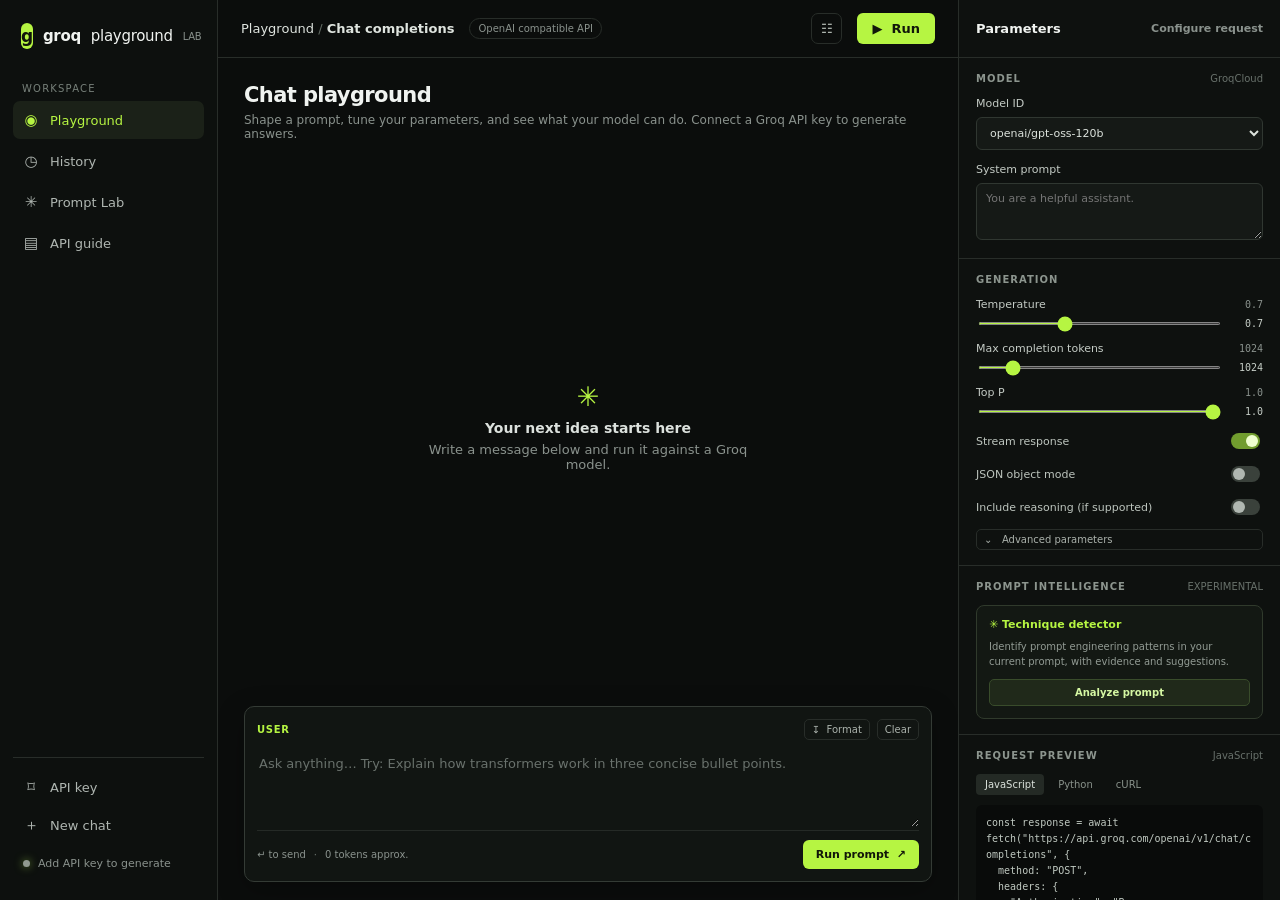
==== Groq Playground/index.html @ c52786ce "Groq Playground" ====
<!doctype html>
<html lang="en">
<head>
<meta charset="utf-8"><meta name="viewport" content="width=device-width,initial-scale=1"><meta name="theme-color" content="#0b0d0c"><title>Groq Playground — Prompt Lab</title>
<style>
:root{color-scheme:dark;--bg:#0b0d0c;--panel:#111412;--panel2:#171a18;--line:#282d29;--muted:#8a928d;--text:#f0f3f0;--green:#b6f542;--green2:#91d629;--red:#ff7777;--mono:ui-monospace,SFMono-Regular,Menlo,Monaco,Consolas,monospace;--sans:Inter,ui-sans-serif,system-ui,-apple-system,BlinkMacSystemFont,"Segoe UI",sans-serif}*{box-sizing:border-box}body{margin:0;background:var(--bg);color:var(--text);font-family:var(--sans);font-size:13px}button,input,textarea,select{font:inherit;color:inherit}button{cursor:pointer}button:focus-visible,input:focus-visible,textarea:focus-visible,select:focus-visible{outline:2px solid var(--green);outline-offset:2px}.app{min-height:100vh;display:grid;grid-template-columns:218px minmax(420px,1fr) 322px}.sidebar{height:100vh;position:sticky;top:0;border-right:1px solid var(--line);padding:18px 13px;display:flex;flex-direction:column;background:#0d100e}.brand{display:flex;align-items:center;gap:10px;padding:5px 8px 24px;font-size:15px;font-weight:700;letter-spacing:-.3px}.logo{width:26px;height:26px;border-radius:8px;background:var(--green);display:grid;place-items:center;color:#10140a;font-weight:900;font-size:17px}.brand small{font-weight:500;color:var(--muted);font-size:10px;margin-left:auto}.nav-label{color:#77807a;text-transform:uppercase;letter-spacing:1.2px;font-size:10px;padding:10px 9px 7px}.nav{display:grid;gap:3px}.nav button,.side-action{border:0;background:transparent;text-align:left;padding:10px;border-radius:7px;color:#afb6b1;display:flex;gap:11px;align-items:center}.nav button.active{color:var(--green);background:#1b2118}.nav button:hover,.side-action:hover{background:var(--panel2);color:var(--text)}.ico{width:16px;text-align:center;font-size:15px}.sidebar-spacer{flex:1}.side-bottom{border-top:1px solid var(--line);padding-top:10px}.connection{display:flex;align-items:center;gap:8px;padding:12px 10px;color:var(--muted);font-size:11px}.dot{width:7px;height:7px;background:var(--green);border-radius:50%;box-shadow:0 0 8px #b6f55588}.main{min-width:0;display:flex;flex-direction:column;height:100vh}.topbar{height:58px;border-bottom:1px solid var(--line);display:flex;align-items:center;padding:0 23px;gap:15px;flex-shrink:0}.crumb{font-size:13px;color:#dfe4df}.crumb b{font-weight:600}.pill{border:1px solid var(--line);border-radius:20px;padding:4px 8px;color:var(--muted);font-size:10px}.top-spacer{flex:1}.iconbtn{background:transparent;border:1px solid var(--line);border-radius:7px;width:31px;height:31px;color:#adb4ae}.run-top{background:var(--green);border:0;border-radius:6px;color:#12170a;padding:8px 15px;font-weight:700}.run-top:hover,.send:hover{background:#cdf87b}.workspace{flex:1;overflow:auto;padding:22px 26px 18px;display:flex;flex-direction:column;max-width:1050px;width:100%;margin:0 auto}.welcome{margin:3px 0 18px}.welcome h1{font-size:21px;letter-spacing:-.6px;margin:0 0 6px}.welcome p{margin:0;color:var(--muted);font-size:12px}.messages{flex:1;min-height:130px;display:flex;flex-direction:column;gap:18px;padding:8px 0 20px}.empty{margin:auto;text-align:center;color:var(--muted);max-width:330px}.empty .spark{font-size:27px;color:var(--green);margin-bottom:8px}.empty strong{display:block;color:#dce1dd;margin-bottom:6px;font-size:14px}.msg{display:grid;grid-template-columns:27px 1fr;gap:11px;max-width:850px}.avatar{width:25px;height:25px;display:grid;place-items:center;border-radius:7px;background:#222822;color:var(--green);font-size:11px;font-weight:700}.msg.user .avatar{background:#273127;color:#e2e8e2}.msg-head{font-size:11px;font-weight:700;margin:2px 0 6px}.msg-body{white-space:pre-wrap;line-height:1.62;color:#d5dbd6;font-size:13px;overflow-wrap:anywhere}.msg-body pre{background:#0a0c0b;border:1px solid var(--line);padding:12px;border-radius:7px;overflow:auto;font-family:var(--mono);font-size:11px}.composer{border:1px solid #343b35;background:#111512;border-radius:10px;padding:12px;box-shadow:0 8px 28px #0004}.composer:focus-within{border-color:#64794a}.compose-head{display:flex;gap:7px;align-items:center;margin-bottom:8px}.role-label{color:var(--green);font-weight:700;font-size:10px;text-transform:uppercase;letter-spacing:.7px}.small-btn{background:transparent;border:1px solid var(--line);border-radius:5px;padding:4px 7px;font-size:10px;color:#abb2ac}.small-btn:hover{color:var(--text);border-color:#59625a}.compose-head .grow{flex:1}.composer textarea{resize:vertical;min-height:79px;max-height:220px;width:100%;border:0;outline:0;background:transparent;padding:6px 2px;color:#e3e8e3;line-height:1.55;font-size:13px}.composer textarea::placeholder{color:#69716c}.compose-foot{display:flex;align-items:center;gap:8px;border-top:1px solid #252a26;padding-top:9px;color:var(--muted);font-size:10px}.send{margin-left:auto;background:var(--green);color:#111609;border:0;border-radius:6px;padding:8px 13px;font-weight:700;font-size:11px}.hint{color:#6e7771}.right{height:100vh;position:sticky;top:0;border-left:1px solid var(--line);background:#0e110f;overflow:auto}.right-head{height:58px;border-bottom:1px solid var(--line);display:flex;align-items:center;padding:0 17px;font-weight:650}.right-head .toggle{margin-left:auto;color:var(--muted);font-size:11px}.section{padding:15px 17px;border-bottom:1px solid var(--line)}.section-title{font-size:10px;font-weight:700;letter-spacing:1px;color:#8c958e;text-transform:uppercase;margin-bottom:13px;display:flex;align-items:center}.section-title span{margin-left:auto;color:#68716b;font-weight:500;letter-spacing:0;text-transform:none}.field{margin-bottom:13px}.field:last-child{margin-bottom:0}.field label{display:flex;align-items:center;justify-content:space-between;color:#c4cbc5;font-size:11px;margin-bottom:7px}.field label span{color:var(--muted);font-family:var(--mono);font-size:10px}.select,.text-input{width:100%;background:#151916;border:1px solid #303731;border-radius:6px;padding:8px 9px;font-size:11px;color:#dce2dc}.range-row{display:flex;align-items:center;gap:10px}.range-row input{width:100%;accent-color:var(--green);height:3px}.range-value{font:10px var(--mono);color:#c6cec7;min-width:30px;text-align:right}.checkrow{display:flex;align-items:center;justify-content:space-between;margin:11px 0;color:#bdc5be;font-size:11px}.switch{appearance:none;width:29px;height:16px;border-radius:20px;background:#3a413b;position:relative;cursor:pointer;transition:.15s}.switch:before{content:"";position:absolute;width:12px;height:12px;left:2px;top:2px;border-radius:50%;background:#b0b7b1;transition:.15s}.switch:checked{background:#719d2e}.switch:checked:before{left:15px;background:#efffcf}.advanced{display:none;padding-top:10px;border-top:1px solid var(--line);margin-top:12px}.advanced.open{display:block}.analyzer{background:#131813;border:1px solid #303a2c;border-radius:8px;padding:12px}.analyzer-head{display:flex;align-items:center;gap:7px;color:var(--green);font-size:11px;font-weight:700}.analyzer p{font-size:10px;line-height:1.5;color:#929b94;margin:8px 0 10px}.analyze-btn{width:100%;background:#20291a;color:#d5f7a3;border:1px solid #394c2b;border-radius:5px;padding:7px;font-size:10px;font-weight:650}.tech-results{margin-top:10px;display:none}.tech-chip{display:inline-block;background:#26351b;color:#d4f49f;border:1px solid #40552e;border-radius:12px;padding:4px 7px;margin:2px 3px 3px 0;font-size:9px}.tech-detail{font-size:10px;color:#b4bcb5;line-height:1.5;margin-top:7px}.code-head{display:flex;gap:5px;margin-bottom:10px}.tab{border:1px solid transparent;background:transparent;color:#89928b;padding:4px 8px;border-radius:4px;font-size:10px}.tab.active{background:#242a25;color:#dce3dd}.codebox{font:10px/1.6 var(--mono);color:#c0c9c1;background:#090b0a;padding:10px;border-radius:6px;white-space:pre-wrap;word-break:break-word;max-height:190px;overflow:auto}.copy{margin-top:8px;width:100%;background:transparent;color:#9ba49d;border:1px solid var(--line);border-radius:5px;padding:6px;font-size:10px}.toast{position:fixed;bottom:20px;left:50%;transform:translateX(-50%);background:#262e27;border:1px solid #465345;padding:9px 15px;border-radius:7px;font-size:11px;display:none;z-index:9}.modal-bg{position:fixed;inset:0;background:#0009;display:none;place-items:center;z-index:5}.modal{width:min(430px,calc(100vw - 32px));background:#151916;border:1px solid #343b35;border-radius:12px;padding:20px;box-shadow:0 20px 70px #0009}.modal h2{font-size:16px;margin:0 0 8px}.modal p{font-size:11px;color:var(--muted);line-height:1.55}.modal label{font-size:11px;color:#c7cec8;display:block;margin:14px 0 6px}.modal input{width:100%;background:#0e110f;border:1px solid #343b35;border-radius:6px;padding:10px;font-family:var(--mono);font-size:11px}.modal-actions{display:flex;justify-content:flex-end;gap:8px;margin-top:15px}.modal-actions button{padding:8px 12px;border-radius:6px;border:1px solid var(--line);background:#1d221e;font-size:11px}.modal-actions .primary{background:var(--green);color:#111609;border:0;font-weight:700}.footnote{color:#68716b;font-size:9px;line-height:1.5;margin-top:10px}
@media(max-width:1050px){.app{grid-template-columns:190px minmax(360px,1fr)}.right{position:fixed;right:0;top:58px;height:calc(100vh - 58px);width:310px;z-index:3;box-shadow:-12px 0 35px #0007;transform:translateX(100%);transition:transform .2s}.right.open{transform:translateX(0)}.right-head{display:none}.topbar{padding:0 16px}.workspace{padding:19px 17px}}
@media(max-width:650px){.app{display:block}.sidebar{height:51px;width:100%;position:fixed;bottom:0;top:auto;z-index:4;border-top:1px solid var(--line);border-right:0;padding:5px 9px;display:block}.brand,.nav-label,.sidebar-spacer,.side-bottom{display:none}.nav{display:flex;justify-content:space-around}.nav button{font-size:9px;display:flex;flex-direction:column;gap:2px;padding:4px 10px}.ico{font-size:15px}.main{height:calc(100vh - 51px)}.topbar{height:52px}.workspace{padding:16px 13px}.welcome h1{font-size:18px}.right{top:52px;height:calc(100vh - 103px);width:min(320px,92vw)}.right-head{display:flex}.run-top{padding:7px 10px}.pill{display:none}}
</style>
</head>
<body><div class="app">
<aside class="sidebar"><div class="brand"><span class="logo">g</span>groq<span style="font-weight:400">playground</span><small>LAB</small></div><div class="nav-label">Workspace</div><nav class="nav"><button class="active" data-view="playground"><span class="ico">◉</span>Playground</button><button data-view="history"><span class="ico">◷</span>History</button><button data-view="prompt"><span class="ico">✳</span>Prompt Lab</button><button data-view="docs"><span class="ico">▤</span>API guide</button></nav><div class="sidebar-spacer"></div><div class="side-bottom"><button class="side-action" id="keyButton"><span class="ico">⌑</span>API key</button><button class="side-action" id="clearButton"><span class="ico">＋</span>New chat</button><div class="connection"><i class="dot" id="statusDot"></i><span id="statusText">Ready to connect</span></div></div></aside>
<main class="main"><header class="topbar"><div class="crumb">Playground <span style="color:#626b64">/</span> <b>Chat completions</b></div><span class="pill">OpenAI compatible API</span><div class="top-spacer"></div><button class="iconbtn" id="paramsBtn" title="Toggle parameters">☷</button><button class="run-top" id="runTop">▶ &nbsp;Run</button></header><section class="workspace"><div class="welcome"><h1>Chat playground</h1><p>Shape a prompt, tune your parameters, and see what your model can do. <span id="connectHint">Connect a Groq API key to generate answers.</span></p></div><div class="messages" id="messages"><div class="empty"><div class="spark">✳</div><strong>Your next idea starts here</strong>Write a message below and run it against a Groq model.</div></div><div class="composer"><div class="compose-head"><span class="role-label">User</span><span class="grow"></span><button class="small-btn" id="formatBtn">↧ &nbsp;Format</button><button class="small-btn" id="clearPrompt">Clear</button></div><textarea id="prompt" placeholder="Ask anything… Try: Explain how transformers work in three concise bullet points."></textarea><div class="compose-foot"><span>↵ to send</span><span class="hint">·</span><span id="wordCount">0 tokens approx.</span><button class="send" id="sendBtn">Run prompt &nbsp;↗</button></div></div></section></main>
<aside class="right" id="rightPanel"><div class="right-head">Parameters <span class="toggle">Configure request</span></div><div class="section"><div class="section-title">Model <span>GroqCloud</span></div><div class="field"><label for="model">Model ID <span id="modelStatus"></span></label><select class="select" id="model"><option value="openai/gpt-oss-120b">openai/gpt-oss-120b</option><option value="openai/gpt-oss-20b">openai/gpt-oss-20b</option><option value="qwen/qwen3.8-27b">qwen/qwen3.8-27b</option><option value="minimaxai/minimax-m2.7">minimaxai/minimax-m2.7</option><option value="meta-models/muse-spark-open">meta-models/muse-spark-open</option><option value="custom">Enter model ID…</option></select><input class="text-input" id="customModel" placeholder="provider/model-id" style="display:none;margin-top:7px"></div><div class="field"><label for="systemPrompt">System prompt</label><textarea class="text-input" id="systemPrompt" rows="3" style="resize:vertical" placeholder="You are a helpful assistant."></textarea></div></div><div class="section"><div class="section-title">Generation</div><div class="field"><label>Temperature <span id="tempValue">0.7</span></label><div class="range-row"><input id="temperature" type="range" min="0" max="2" value="0.7" step="0.1"><span class="range-value" id="tempText">0.7</span></div></div><div class="field"><label>Max completion tokens <span id="maxValue">1024</span></label><div class="range-row"><input id="maxTokens" type="range" min="64" max="8192" value="1024" step="64"><span class="range-value" id="maxText">1024</span></div></div><div class="field"><label>Top P <span id="topValue">1.0</span></label><div class="range-row"><input id="topP" type="range" min="0" max="1" value="1" step="0.05"><span class="range-value" id="topText">1.0</span></div></div><div class="checkrow"><label for="stream">Stream response</label><input id="stream" class="switch" type="checkbox" checked></div><div class="checkrow"><label for="jsonMode">JSON object mode</label><input id="jsonMode" class="switch" type="checkbox"></div><div class="checkrow"><label for="reasoning">Include reasoning (if supported)</label><input id="reasoning" class="switch" type="checkbox"></div><button class="small-btn" id="advancedBtn" style="width:100%;text-align:left">⌄ &nbsp; Advanced parameters</button><div class="advanced" id="advanced"><div class="field"><label>Seed <span>optional</span></label><input class="text-input" id="seed" type="number" placeholder="Random"></div><div class="field"><label>Stop sequence <span>optional</span></label><input class="text-input" id="stop" placeholder="e.g. END (comma separated)"></div><div class="field"><label>Frequency penalty <span id="freqText">0</span></label><div class="range-row"><input id="frequency" type="range" min="-2" max="2" value="0" step="0.1"><span class="range-value" id="freqOut">0</span></div></div><div class="field"><label>Presence penalty <span id="presText">0</span></label><div class="range-row"><input id="presence" type="range" min="-2" max="2" value="0" step="0.1"><span class="range-value" id="presOut">0</span></div></div></div></div>
<div class="section"><div class="section-title">Prompt intelligence <span>EXPERIMENTAL</span></div><div class="analyzer"><div class="analyzer-head">✳ Technique detector</div><p>Identify prompt engineering patterns in your current prompt, with evidence and suggestions.</p><button class="analyze-btn" id="analyzeBtn">Analyze prompt</button><div class="tech-results" id="techResults"></div></div></div>
<div class="section"><div class="section-title">Request preview <span>JavaScript</span></div><div class="code-head"><button class="tab active" data-code="js">JavaScript</button><button class="tab" data-code="python">Python</button><button class="tab" data-code="curl">cURL</button></div><pre class="codebox" id="codeBox"></pre><button class="copy" id="copyCode">▢ &nbsp;Copy code</button><div class="footnote">Your API key is sent directly from this browser to Groq and stored only in this browser’s local storage. Avoid deploying a shared key in a public app.</div></div>
</aside></div><div class="modal-bg" id="keyModal"><div class="modal"><h2>Connect to Groq</h2><p>Enter a Groq API key to run completions. It is stored in this browser only and sent directly to <code>api.groq.com</code>.</p><label for="apiKey">Groq API key</label><input id="apiKey" type="password" placeholder="gsk_…" autocomplete="off"><div class="footnote">Create a key from the GroqCloud console. Do not use this static page with a shared production key.</div><div class="modal-actions"><button id="cancelKey">Cancel</button><button class="primary" id="saveKey">Save key</button></div></div></div><div class="toast" id="toast"></div>
<script>
(()=>{'use strict';const $=s=>document.querySelector(s),$$=s=>[...document.querySelectorAll(s)];const messages=$('#messages'),promptBox=$('#prompt');let history=[],busy=false,codeLang='js';const key=()=>localStorage.getItem('groq_playground_key')||'';function toast(t){const x=$('#toast');x.textContent=t;x.style.display='block';clearTimeout(toast.timer);toast.timer=setTimeout(()=>x.style.display='none',2400)}function model(){return $('#model').value==='custom'?$('#customModel').value.trim():$('#model').value}function promptText(){return promptBox.value.trim()}function approximateTokens(s){return Math.ceil((s||'').trim().split(/\s+/).filter(Boolean).length*1.33)}function params(){let p={model:model(),temperature:+$('#temperature').value,top_p:+$('#topP').value,max_completion_tokens:+$('#maxTokens').value,stream:$('#stream').checked};if($('#jsonMode').checked)p.response_format={type:'json_object'};if($('#seed').value!=='')p.seed=+$('#seed').value;if($('#stop').value.trim())p.stop=$('#stop').value.split(',').map(s=>s.trim()).filter(Boolean);p.frequency_penalty=+$('#frequency').value;p.presence_penalty=+$('#presence').value;if($('#reasoning').checked)p.include_reasoning=true;return p}function messagesForRequest(){const all=[];const sys=$('#systemPrompt').value.trim();if(sys)all.push({role:'system',content:sys});return all.concat(history)}function refreshCode(){let p=params(),ms=messagesForRequest();if(promptText())ms.push({role:'user',content:promptText()});let out;if(codeLang==='js'){out=`const response = await fetch("https://api.groq.com/openai/v1/chat/completions", {\n  method: "POST",\n  headers: {\n    "Authorization": "Bearer ${key()?'YOUR_GROQ_API_KEY':'YOUR_GROQ_API_KEY'}",\n    "Content-Type": "application/json"\n  },\n  body: JSON.stringify(${JSON.stringify({...p,messages:ms},null,2).split('\n').map((s,i)=>i?'  '+s:s).join('\n')})\n});\nconst data = await response.json();\nconsole.log(data.choices[0].message.content);` }else if(codeLang==='python'){out=`from groq import Groq\n\nclient = Groq(api_key="YOUR_GROQ_API_KEY")\ncompletion = client.chat.completions.create(\n    ${JSON.stringify({...p,messages:ms},null,4).replace(/^/gm,'    ').trim()}\n)\nprint(completion.choices[0].message.content)`}else{out=`curl https://api.groq.com/openai/v1/chat/completions \\\n  -H "Authorization: Bearer YOUR_GROQ_API_KEY" \\\n  -H "Content-Type: application/json" \\\n  -d '${JSON.stringify({...p,messages:ms})}'`}$('#codeBox').textContent=out}function addMessage(role,content){if(messages.querySelector('.empty'))messages.innerHTML='';const node=document.createElement('div');node.className='msg '+(role==='user'?'user':'assistant');const avatar=document.createElement('div');avatar.className='avatar';avatar.textContent=role==='user'?'Y':'g';const wrap=document.createElement('div'),head=document.createElement('div'),body=document.createElement('div');head.className='msg-head';head.textContent=role==='user'?'You':model();body.className='msg-body';body.textContent=content;wrap.append(head,body);node.append(avatar,wrap);messages.append(node);messages.scrollTop=messages.scrollHeight;return body}function errorMessage(err){if(messages.querySelector('.empty'))messages.innerHTML='';const body=addMessage('assistant','');body.textContent='Request failed: '+err;body.style.color='var(--red)'}async function run(){if(busy)return;const text=promptText();if(!text){toast('Write a prompt first');promptBox.focus();return}if(!key()){$('#keyModal').style.display='grid';$('#apiKey').focus();return}if(!model()){toast('Enter a model ID');return}busy=true;$('#sendBtn').textContent='Running…';$('#runTop').textContent='◌  Running';history.push({role:'user',content:text});addMessage('user',text);promptBox.value='';updateCount();refreshCode();const assistantNode=addMessage('assistant','');let full='';try{const req={...params(),messages:messagesForRequest()};const res=await fetch('https://api.groq.com/openai/v1/chat/completions',{method:'POST',headers:{'Content-Type':'application/json','Authorization':'Bearer '+key()},body:JSON.stringify(req)});if(!res.ok){const e=await res.json().catch(()=>({}));throw new Error(e.error?.message||`${res.status} ${res.statusText}`)}if(req.stream){const reader=res.body.getReader(),decoder=new TextDecoder();let buffer='';while(true){const {value,done}=await reader.read();if(done)break;buffer+=decoder.decode(value,{stream:true});const lines=buffer.split('\n');buffer=lines.pop()||'';for(const line of lines){if(!line.startsWith('data:'))continue;const dat=line.slice(5).trim();if(dat==='[DONE]')continue;try{const j=JSON.parse(dat),delta=j.choices?.[0]?.delta?.content;if(delta){full+=delta;assistantNode.textContent=full;messages.scrollTop=messages.scrollHeight}}catch{}}}}else{const data=await res.json();full=data.choices?.[0]?.message?.content||'';assistantNode.textContent=full}history.push({role:'assistant',content:full});saveHistory();$('#statusText').textContent='Connected';$('#statusDot').style.background='var(--green)'}catch(e){history.pop();errorMessage(e.message);if(/401|invalid api key/i.test(e.message)){$('#statusText').textContent='Check API key';$('#statusDot').style.background='var(--red)'}}finally{busy=false;$('#sendBtn').textContent='Run prompt  ↗';$('#runTop').textContent='▶  Run';refreshCode()}}function updateCount(){$('#wordCount').textContent=approximateTokens(promptText())+' tokens approx.';refreshCode()}function saveHistory(){localStorage.setItem('groq_playground_history',JSON.stringify(history.slice(-40)))}function loadHistory(){try{history=JSON.parse(localStorage.getItem('groq_playground_history')||'[]');if(history.length){messages.innerHTML='';for(const m of history)addMessage(m.role,m.content)}}catch{history=[]}}function analyze(){const t=promptText()||history.filter(m=>m.role==='user').slice(-1)[0]?.content||'';if(!t){toast('Add a prompt to analyze');return}const checks=[['Role prompting',/\b(you are|act as|pretend to be|as a[n]? .{2,30})\b/i.test(t),'Assigns the model a role or identity.'],['Few-shot prompting',/(example\s*\d*\s*:|examples?:|input\s*:.*output\s*:|for example)/is.test(t),'Provides examples to show the expected pattern.'],['Chain of thought',/(step[- ]by[- ]step|think (through|carefully)|reason(ing)? step|show your (work|reasoning)|work through)/i.test(t),'Requests intermediate reasoning or a sequential solution.'],['Structured output',/(json|xml|yaml|schema|table|bullet points|numbered list|format( the)? (response|answer))/i.test(t),'Constrains the response format or structure.'],['Delimiters / context separation',/(```|<\/?(context|document|text|input|instructions)|---|###|"""|'''|<\|)/i.test(t),'Uses markers to separate instructions from supplied content.'],['Constraint prompting',/(must|only|never|do not|don't|under \d+|at most|no more than|exactly \d+)/i.test(t),'Adds explicit constraints, limits, or exclusions.'],['Context grounding',/(based on (the following|this|provided)|use only|according to|source material|context:)/i.test(t),'Grounds the answer in supplied context or sources.'],['Task decomposition',/(first.{0,50}(then|next)|steps?:|part 1|phase 1|separately)/is.test(t),'Breaks the task into stages or sub-tasks.']];const found=checks.filter(c=>c[1]);const box=$('#techResults');box.style.display='block';if(!found.length){box.innerHTML='<div class="tech-detail">No strong pattern detected. Try stating a role, adding examples, setting an output format, or defining constraints.</div>';return}box.innerHTML=found.map(c=>`<span class="tech-chip">${c[0]}</span>`).join('')+found.map(c=>`<div class="tech-detail"><b>${c[0]}:</b> ${c[2]}</div>`).join('')+'<div class="footnote">Heuristic match based on wording; prompts can use multiple techniques.</div>'}function showKey(){const inp=$('#apiKey');inp.value=key();$('#keyModal').style.display='grid';inp.focus()}$('#saveKey').onclick=async()=>{const k=$('#apiKey').value.trim();if(k)localStorage.setItem('groq_playground_key',k);$('#keyModal').style.display='none';$('#statusText').textContent=k?'Key saved · ready':'Add API key to generate';$('#statusDot').style.background=k?'var(--green)':'#909990';$('#connectHint').textContent=k?'Connected to Groq.':'Connect a Groq API key to generate answers.';refreshCode();toast(k?'API key saved in this browser':'API key removed');if(k){await loadModels();if(promptText())run()}};$('#cancelKey').onclick=()=>$('#keyModal').style.display='none';$('#keyModal').addEventListener('click',e=>{if(e.target===$('#keyModal'))$('#keyModal').style.display='none'});$('#keyButton').onclick=showKey;$('#sendBtn').onclick=run;$('#runTop').onclick=run;promptBox.addEventListener('input',updateCount);promptBox.addEventListener('keydown',e=>{if(e.key==='Enter'&&!e.shiftKey){e.preventDefault();run()}});$('#clearPrompt').onclick=()=>{promptBox.value='';updateCount();promptBox.focus()};$('#clearButton').onclick=()=>{history=[];localStorage.removeItem('groq_playground_history');messages.innerHTML='<div class="empty"><div class="spark">✳</div><strong>Your next idea starts here</strong>Write a message below and run it against a Groq model.</div>';promptBox.value='';updateCount()};$('#analyzeBtn').onclick=analyze;$('#advancedBtn').onclick=()=>{$('#advanced').classList.toggle('open');$('#advancedBtn').textContent=$('#advanced').classList.contains('open')?'⌃  Advanced parameters':'⌄  Advanced parameters'};$('#paramsBtn').onclick=()=>$('#rightPanel').classList.toggle('open');$('#model').onchange=()=>{$('#customModel').style.display=$('#model').value==='custom'?'block':'none';refreshCode()};$('#customModel').oninput=refreshCode;[['temperature','tempText'],['maxTokens','maxText'],['topP','topText'],['frequency','freqOut'],['presence','presOut']].forEach(([id,out])=>{$('#'+id).oninput=()=>{let v=$('#'+id).value;if(id==='topP')v=(+v).toFixed(2).replace(/0+$/,'').replace(/\.$/,'');$('#'+out).textContent=v;if(id==='temperature')$('#tempValue').textContent=v;if(id==='maxTokens')$('#maxValue').textContent=v;if(id==='topP')$('#topValue').textContent=(+v).toFixed(1);refreshCode()}});$$('#systemPrompt,#seed,#stop,#jsonMode,#stream,#reasoning').forEach(e=>e.addEventListener('input',refreshCode));$$('.tab').forEach(t=>t.onclick=()=>{$$('.tab').forEach(x=>x.classList.remove('active'));t.classList.add('active');codeLang=t.dataset.code;refreshCode()});$('#copyCode').onclick=async()=>{try{await navigator.clipboard.writeText($('#codeBox').textContent);toast('Code copied')}catch{toast('Clipboard unavailable')}};$('#formatBtn').onclick=()=>{const s=promptText();if(!s)return;promptBox.value=s.replace(/[ \t]+$/gm,'').replace(/\n{3,}/g,'\n\n');updateCount();toast('Prompt formatted')};$$('.nav button').forEach(b=>b.onclick=()=>{if(b.dataset.view==='history'){const h=JSON.parse(localStorage.getItem('groq_playground_history')||'[]');if(!h.length){toast('No saved conversation yet');return}messages.innerHTML='';h.forEach(m=>addMessage(m.role,m.content));history=h;toast('Conversation history loaded')}else if(b.dataset.view==='prompt'){document.querySelector('.analyzer').scrollIntoView({behavior:'smooth',block:'center'});promptBox.focus()}else if(b.dataset.view==='docs'){window.open('https://console.groq.com/docs/api-reference','_blank','noopener')}else window.scrollTo(0,0);$$('.nav button').forEach(x=>x.classList.remove('active'));b.classList.add('active')});
// Models are loaded dynamically so the picker stays aligned with the account's current Groq catalog.
async function loadModels(){if(!key())return;try{const r=await fetch('https://api.groq.com/openai/v1/models',{headers:{Authorization:'Bearer '+key()}});if(!r.ok)return;const data=await r.json(),list=(data.data||[]).filter(x=>x.id&&!/whisper|guard|embed|playai|canopy|orpheus|tts/i.test(x.id));if(!list.length)return;const sel=$('#model'),old=sel.value;sel.innerHTML='';list.forEach(m=>{const o=document.createElement('option');o.value=m.id;o.textContent=m.id;sel.append(o)});const custom=document.createElement('option');custom.value='custom';custom.textContent='Enter model ID…';sel.append(custom);if([...sel.options].some(o=>o.value===old))sel.value=old;$('#modelStatus').textContent=`${list.length} available`;refreshCode()}catch{}}
loadHistory();$('#statusText').textContent=key()?'Key saved · ready':'Add API key to generate';$('#statusDot').style.background=key()?'var(--green)':'#909990';$('#connectHint').textContent=key()?'Connected to Groq.':'Connect a Groq API key to generate answers.';refreshCode();loadModels();
})();
</script></body></html>
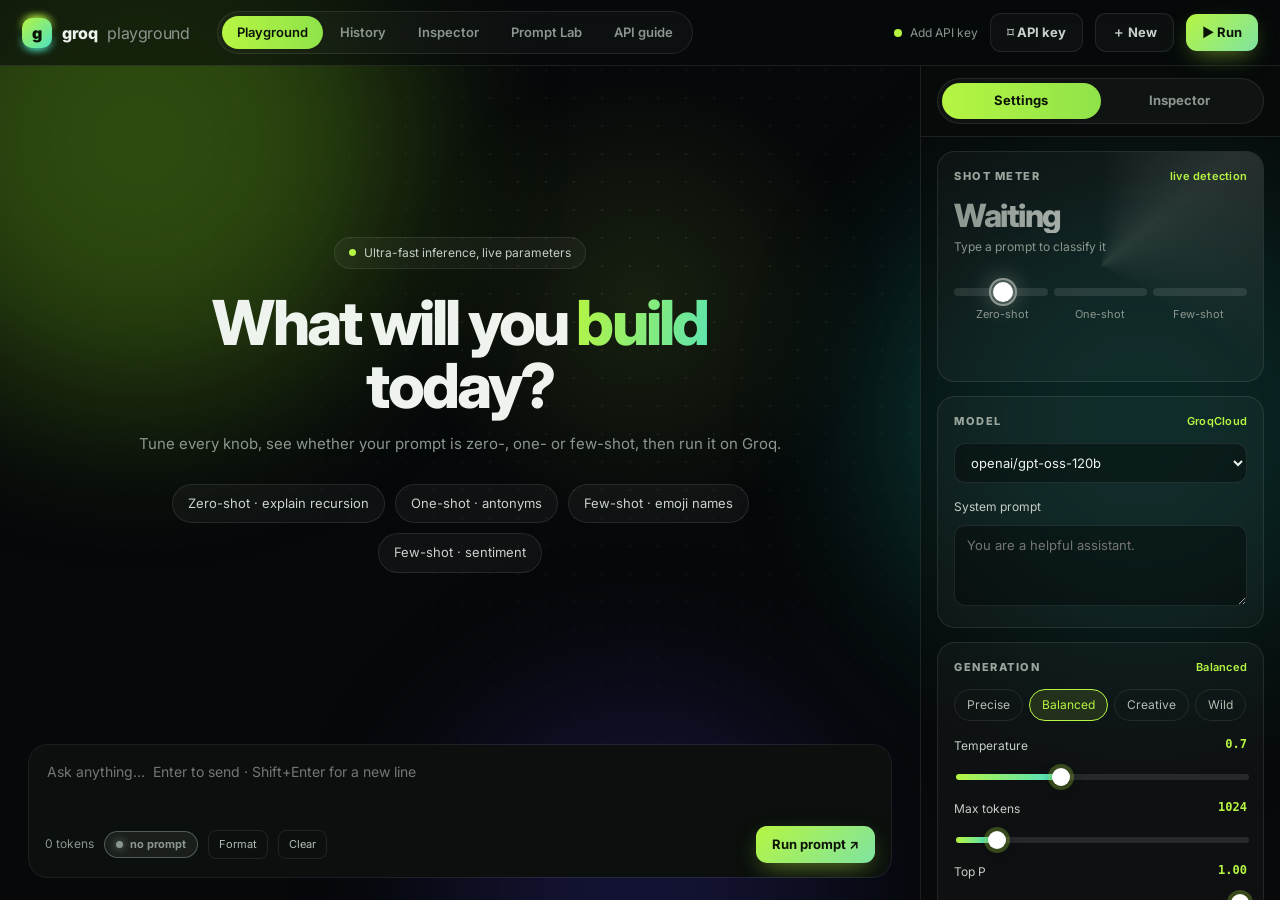
==== commit 189e0e1e: "Updating GroqPlayground" ====
--- a/Groq Playground/index.html
+++ b/Groq Playground/index.html
@@ -1,24 +1,395 @@
 <!doctype html>
 <html lang="en">
 <head>
-<meta charset="utf-8"><meta name="viewport" content="width=device-width,initial-scale=1"><meta name="theme-color" content="#0b0d0c"><title>Groq Playground — Prompt Lab</title>
+<meta charset="utf-8"><meta name="viewport" content="width=device-width,initial-scale=1"><meta name="theme-color" content="#06080a">
+<title>Groq Playground — Inspector</title>
+<link href="https://fonts.googleapis.com/css2?family=Inter:wght@400;500;600;700;800&display=swap" rel="stylesheet">
 <style>
-:root{color-scheme:dark;--bg:#0b0d0c;--panel:#111412;--panel2:#171a18;--line:#282d29;--muted:#8a928d;--text:#f0f3f0;--green:#b6f542;--green2:#91d629;--red:#ff7777;--mono:ui-monospace,SFMono-Regular,Menlo,Monaco,Consolas,monospace;--sans:Inter,ui-sans-serif,system-ui,-apple-system,BlinkMacSystemFont,"Segoe UI",sans-serif}*{box-sizing:border-box}body{margin:0;background:var(--bg);color:var(--text);font-family:var(--sans);font-size:13px}button,input,textarea,select{font:inherit;color:inherit}button{cursor:pointer}button:focus-visible,input:focus-visible,textarea:focus-visible,select:focus-visible{outline:2px solid var(--green);outline-offset:2px}.app{min-height:100vh;display:grid;grid-template-columns:218px minmax(420px,1fr) 322px}.sidebar{height:100vh;position:sticky;top:0;border-right:1px solid var(--line);padding:18px 13px;display:flex;flex-direction:column;background:#0d100e}.brand{display:flex;align-items:center;gap:10px;padding:5px 8px 24px;font-size:15px;font-weight:700;letter-spacing:-.3px}.logo{width:26px;height:26px;border-radius:8px;background:var(--green);display:grid;place-items:center;color:#10140a;font-weight:900;font-size:17px}.brand small{font-weight:500;color:var(--muted);font-size:10px;margin-left:auto}.nav-label{color:#77807a;text-transform:uppercase;letter-spacing:1.2px;font-size:10px;padding:10px 9px 7px}.nav{display:grid;gap:3px}.nav button,.side-action{border:0;background:transparent;text-align:left;padding:10px;border-radius:7px;color:#afb6b1;display:flex;gap:11px;align-items:center}.nav button.active{color:var(--green);background:#1b2118}.nav button:hover,.side-action:hover{background:var(--panel2);color:var(--text)}.ico{width:16px;text-align:center;font-size:15px}.sidebar-spacer{flex:1}.side-bottom{border-top:1px solid var(--line);padding-top:10px}.connection{display:flex;align-items:center;gap:8px;padding:12px 10px;color:var(--muted);font-size:11px}.dot{width:7px;height:7px;background:var(--green);border-radius:50%;box-shadow:0 0 8px #b6f55588}.main{min-width:0;display:flex;flex-direction:column;height:100vh}.topbar{height:58px;border-bottom:1px solid var(--line);display:flex;align-items:center;padding:0 23px;gap:15px;flex-shrink:0}.crumb{font-size:13px;color:#dfe4df}.crumb b{font-weight:600}.pill{border:1px solid var(--line);border-radius:20px;padding:4px 8px;color:var(--muted);font-size:10px}.top-spacer{flex:1}.iconbtn{background:transparent;border:1px solid var(--line);border-radius:7px;width:31px;height:31px;color:#adb4ae}.run-top{background:var(--green);border:0;border-radius:6px;color:#12170a;padding:8px 15px;font-weight:700}.run-top:hover,.send:hover{background:#cdf87b}.workspace{flex:1;overflow:auto;padding:22px 26px 18px;display:flex;flex-direction:column;max-width:1050px;width:100%;margin:0 auto}.welcome{margin:3px 0 18px}.welcome h1{font-size:21px;letter-spacing:-.6px;margin:0 0 6px}.welcome p{margin:0;color:var(--muted);font-size:12px}.messages{flex:1;min-height:130px;display:flex;flex-direction:column;gap:18px;padding:8px 0 20px}.empty{margin:auto;text-align:center;color:var(--muted);max-width:330px}.empty .spark{font-size:27px;color:var(--green);margin-bottom:8px}.empty strong{display:block;color:#dce1dd;margin-bottom:6px;font-size:14px}.msg{display:grid;grid-template-columns:27px 1fr;gap:11px;max-width:850px}.avatar{width:25px;height:25px;display:grid;place-items:center;border-radius:7px;background:#222822;color:var(--green);font-size:11px;font-weight:700}.msg.user .avatar{background:#273127;color:#e2e8e2}.msg-head{font-size:11px;font-weight:700;margin:2px 0 6px}.msg-body{white-space:pre-wrap;line-height:1.62;color:#d5dbd6;font-size:13px;overflow-wrap:anywhere}.msg-body pre{background:#0a0c0b;border:1px solid var(--line);padding:12px;border-radius:7px;overflow:auto;font-family:var(--mono);font-size:11px}.composer{border:1px solid #343b35;background:#111512;border-radius:10px;padding:12px;box-shadow:0 8px 28px #0004}.composer:focus-within{border-color:#64794a}.compose-head{display:flex;gap:7px;align-items:center;margin-bottom:8px}.role-label{color:var(--green);font-weight:700;font-size:10px;text-transform:uppercase;letter-spacing:.7px}.small-btn{background:transparent;border:1px solid var(--line);border-radius:5px;padding:4px 7px;font-size:10px;color:#abb2ac}.small-btn:hover{color:var(--text);border-color:#59625a}.compose-head .grow{flex:1}.composer textarea{resize:vertical;min-height:79px;max-height:220px;width:100%;border:0;outline:0;background:transparent;padding:6px 2px;color:#e3e8e3;line-height:1.55;font-size:13px}.composer textarea::placeholder{color:#69716c}.compose-foot{display:flex;align-items:center;gap:8px;border-top:1px solid #252a26;padding-top:9px;color:var(--muted);font-size:10px}.send{margin-left:auto;background:var(--green);color:#111609;border:0;border-radius:6px;padding:8px 13px;font-weight:700;font-size:11px}.hint{color:#6e7771}.right{height:100vh;position:sticky;top:0;border-left:1px solid var(--line);background:#0e110f;overflow:auto}.right-head{height:58px;border-bottom:1px solid var(--line);display:flex;align-items:center;padding:0 17px;font-weight:650}.right-head .toggle{margin-left:auto;color:var(--muted);font-size:11px}.section{padding:15px 17px;border-bottom:1px solid var(--line)}.section-title{font-size:10px;font-weight:700;letter-spacing:1px;color:#8c958e;text-transform:uppercase;margin-bottom:13px;display:flex;align-items:center}.section-title span{margin-left:auto;color:#68716b;font-weight:500;letter-spacing:0;text-transform:none}.field{margin-bottom:13px}.field:last-child{margin-bottom:0}.field label{display:flex;align-items:center;justify-content:space-between;color:#c4cbc5;font-size:11px;margin-bottom:7px}.field label span{color:var(--muted);font-family:var(--mono);font-size:10px}.select,.text-input{width:100%;background:#151916;border:1px solid #303731;border-radius:6px;padding:8px 9px;font-size:11px;color:#dce2dc}.range-row{display:flex;align-items:center;gap:10px}.range-row input{width:100%;accent-color:var(--green);height:3px}.range-value{font:10px var(--mono);color:#c6cec7;min-width:30px;text-align:right}.checkrow{display:flex;align-items:center;justify-content:space-between;margin:11px 0;color:#bdc5be;font-size:11px}.switch{appearance:none;width:29px;height:16px;border-radius:20px;background:#3a413b;position:relative;cursor:pointer;transition:.15s}.switch:before{content:"";position:absolute;width:12px;height:12px;left:2px;top:2px;border-radius:50%;background:#b0b7b1;transition:.15s}.switch:checked{background:#719d2e}.switch:checked:before{left:15px;background:#efffcf}.advanced{display:none;padding-top:10px;border-top:1px solid var(--line);margin-top:12px}.advanced.open{display:block}.analyzer{background:#131813;border:1px solid #303a2c;border-radius:8px;padding:12px}.analyzer-head{display:flex;align-items:center;gap:7px;color:var(--green);font-size:11px;font-weight:700}.analyzer p{font-size:10px;line-height:1.5;color:#929b94;margin:8px 0 10px}.analyze-btn{width:100%;background:#20291a;color:#d5f7a3;border:1px solid #394c2b;border-radius:5px;padding:7px;font-size:10px;font-weight:650}.tech-results{margin-top:10px;display:none}.tech-chip{display:inline-block;background:#26351b;color:#d4f49f;border:1px solid #40552e;border-radius:12px;padding:4px 7px;margin:2px 3px 3px 0;font-size:9px}.tech-detail{font-size:10px;color:#b4bcb5;line-height:1.5;margin-top:7px}.code-head{display:flex;gap:5px;margin-bottom:10px}.tab{border:1px solid transparent;background:transparent;color:#89928b;padding:4px 8px;border-radius:4px;font-size:10px}.tab.active{background:#242a25;color:#dce3dd}.codebox{font:10px/1.6 var(--mono);color:#c0c9c1;background:#090b0a;padding:10px;border-radius:6px;white-space:pre-wrap;word-break:break-word;max-height:190px;overflow:auto}.copy{margin-top:8px;width:100%;background:transparent;color:#9ba49d;border:1px solid var(--line);border-radius:5px;padding:6px;font-size:10px}.toast{position:fixed;bottom:20px;left:50%;transform:translateX(-50%);background:#262e27;border:1px solid #465345;padding:9px 15px;border-radius:7px;font-size:11px;display:none;z-index:9}.modal-bg{position:fixed;inset:0;background:#0009;display:none;place-items:center;z-index:5}.modal{width:min(430px,calc(100vw - 32px));background:#151916;border:1px solid #343b35;border-radius:12px;padding:20px;box-shadow:0 20px 70px #0009}.modal h2{font-size:16px;margin:0 0 8px}.modal p{font-size:11px;color:var(--muted);line-height:1.55}.modal label{font-size:11px;color:#c7cec8;display:block;margin:14px 0 6px}.modal input{width:100%;background:#0e110f;border:1px solid #343b35;border-radius:6px;padding:10px;font-family:var(--mono);font-size:11px}.modal-actions{display:flex;justify-content:flex-end;gap:8px;margin-top:15px}.modal-actions button{padding:8px 12px;border-radius:6px;border:1px solid var(--line);background:#1d221e;font-size:11px}.modal-actions .primary{background:var(--green);color:#111609;border:0;font-weight:700}.footnote{color:#68716b;font-size:9px;line-height:1.5;margin-top:10px}
-@media(max-width:1050px){.app{grid-template-columns:190px minmax(360px,1fr)}.right{position:fixed;right:0;top:58px;height:calc(100vh - 58px);width:310px;z-index:3;box-shadow:-12px 0 35px #0007;transform:translateX(100%);transition:transform .2s}.right.open{transform:translateX(0)}.right-head{display:none}.topbar{padding:0 16px}.workspace{padding:19px 17px}}
-@media(max-width:650px){.app{display:block}.sidebar{height:51px;width:100%;position:fixed;bottom:0;top:auto;z-index:4;border-top:1px solid var(--line);border-right:0;padding:5px 9px;display:block}.brand,.nav-label,.sidebar-spacer,.side-bottom{display:none}.nav{display:flex;justify-content:space-around}.nav button{font-size:9px;display:flex;flex-direction:column;gap:2px;padding:4px 10px}.ico{font-size:15px}.main{height:calc(100vh - 51px)}.topbar{height:52px}.workspace{padding:16px 13px}.welcome h1{font-size:18px}.right{top:52px;height:calc(100vh - 103px);width:min(320px,92vw)}.right-head{display:flex}.run-top{padding:7px 10px}.pill{display:none}}
+:root{--bg:#06080a;--bd:rgba(255,255,255,.09);--tx:#eef3ee;--mu:#8b968f;--g:#b6f542;--c:#4de1c1;--r:#ff7b7b;--mono:ui-monospace,Menlo,Consolas,monospace;color-scheme:dark}
+*{box-sizing:border-box}
+body{margin:0;background:var(--bg);color:var(--tx);font:14px/1.5 Inter,ui-sans-serif,system-ui,sans-serif;overflow:hidden}
+button,input,textarea,select{font:inherit;color:inherit}button{cursor:pointer;border:0;background:none}
+::selection{background:var(--g);color:#0b1206}
+.bg{position:fixed;inset:0;z-index:-1;overflow:hidden}
+.bg:before{content:"";position:absolute;inset:0;background-image:radial-gradient(rgba(255,255,255,.07) 1px,transparent 1px);background-size:28px 28px;-webkit-mask-image:radial-gradient(ellipse at 50% 30%,#000,transparent 75%);mask-image:radial-gradient(ellipse at 50% 30%,#000,transparent 75%)}
+.o{position:absolute;border-radius:50%;filter:blur(90px);opacity:.33;animation:dr 18s ease-in-out infinite}
+.o1{width:520px;height:520px;background:#7fd11c;left:-120px;top:-120px}.o2{width:480px;height:480px;background:#14b8a6;right:-100px;top:20vh;animation-duration:23s;animation-direction:reverse}.o3{width:380px;height:380px;background:#4f46e5;left:35vw;bottom:-180px;opacity:.2;animation-duration:27s}
+@keyframes dr{50%{translate:60px -50px;scale:1.15}}
+.spot{position:fixed;left:0;top:0;width:520px;height:520px;margin:-260px 0 0 -260px;border-radius:50%;pointer-events:none;z-index:-1;background:radial-gradient(circle,rgba(182,245,66,.1),transparent 65%)}
+.app{height:100vh;display:grid;grid-template-rows:66px 1fr}
+.top{display:flex;align-items:center;gap:12px;padding:0 22px;border-bottom:1px solid var(--bd);background:rgba(8,11,10,.6);backdrop-filter:blur(14px);z-index:5}
+.brand{display:flex;align-items:center;gap:10px;font-weight:800;letter-spacing:-.4px;font-size:16px}
+.logo{position:relative;width:30px;height:30px;border-radius:10px;display:grid;place-items:center;color:#0b1206;font-weight:900;background:linear-gradient(135deg,var(--g),var(--c))}
+.logo:before{content:"";position:absolute;inset:-3px;border-radius:13px;background:conic-gradient(var(--g),transparent,var(--c),transparent,var(--g));z-index:-1;animation:sp 4s linear infinite;filter:blur(3px)}
+@keyframes sp{to{rotate:360deg}}
+.tabs{position:relative;display:flex;gap:2px;padding:4px;margin-left:16px;border:1px solid var(--bd);border-radius:99px;background:rgba(255,255,255,.03)}
+.tabs button{position:relative;z-index:1;padding:7px 15px;border-radius:99px;color:var(--mu);font-size:13px;font-weight:600;transition:color .3s}
+.tabs button.on{color:#0b1206}
+.ind{position:absolute;top:4px;left:0;height:calc(100% - 8px);border-radius:99px;background:linear-gradient(90deg,var(--g),#8fe34a);transition:transform .5s cubic-bezier(.3,1.3,.5,1),width .5s cubic-bezier(.3,1.3,.5,1)}
+.st{display:flex;align-items:center;gap:8px;color:var(--mu);font-size:12px}
+.dot{width:8px;height:8px;border-radius:50%;background:var(--g);animation:pl 2s infinite}
+.dot.bad{background:var(--r)}
+@keyframes pl{0%{box-shadow:0 0 0 0 rgba(182,245,66,.6)}100%{box-shadow:0 0 0 10px transparent}}
+.btn{position:relative;overflow:hidden;padding:9px 16px;border-radius:11px;font-weight:700;font-size:13px;transition:transform .2s,box-shadow .2s,background .2s,translate .25s}
+.ghost{border:1px solid var(--bd);color:#c8d1ca;background:rgba(255,255,255,.03)}.ghost:hover{background:rgba(255,255,255,.08);transform:translateY(-2px)}
+.go{background:linear-gradient(135deg,var(--g),#7fe3a0);color:#0b1206;box-shadow:0 8px 24px -8px rgba(182,245,66,.6)}
+.go:before{content:"";position:absolute;top:0;left:-80%;width:50%;height:100%;background:linear-gradient(100deg,transparent,rgba(255,255,255,.6),transparent);transform:skewX(-20deg);animation:swp 3.4s ease-in-out infinite}
+@keyframes swp{0%,55%{left:-80%}100%{left:140%}}
+.go:hover{transform:translateY(-2px);box-shadow:0 12px 30px -8px rgba(182,245,66,.85)}
+.busy .go{animation:bz 1s ease-in-out infinite}.busy #sendB{pointer-events:none;opacity:.75}
+@keyframes bz{50%{box-shadow:0 0 0 8px rgba(182,245,66,.15)}}
+.rp{position:absolute;border-radius:50%;background:rgba(255,255,255,.45);transform:scale(0);animation:rp .6s forwards;pointer-events:none}
+@keyframes rp{to{transform:scale(4);opacity:0}}
+.mob{display:none}
+.body{display:grid;grid-template-columns:minmax(0,1fr) 360px;min-height:0}
+.stage{display:flex;flex-direction:column;min-height:0;padding:0 28px 22px}
+.feed{flex:1;overflow:auto;padding:26px 0;display:flex;flex-direction:column;gap:22px}
+.hero{margin:auto;text-align:center;max-width:660px}
+.kick{display:inline-flex;align-items:center;gap:8px;padding:6px 14px;border:1px solid var(--bd);border-radius:99px;color:#c5cec7;font-size:12px;background:rgba(255,255,255,.04);margin-bottom:22px;animation:up .8s cubic-bezier(.16,1,.3,1) backwards}
+.kick:before{content:"";width:7px;height:7px;border-radius:50%;background:var(--g);animation:pl 1.8s infinite}
+.hero h1{font-size:clamp(36px,5.2vw,62px);line-height:1.02;letter-spacing:-.045em;margin:0 0 16px;font-weight:800}
+.hero .w{display:inline-block;animation:up .9s cubic-bezier(.16,1,.3,1) backwards;animation-delay:calc(var(--i)*.09s + .15s)}
+.sh{background:linear-gradient(100deg,var(--g),var(--c),var(--g));background-size:250% 100%;-webkit-background-clip:text;background-clip:text;color:transparent;animation:shn 5s linear infinite}
+@keyframes shn{to{background-position:-250% 0}}
+.hero p{color:var(--mu);margin:0;font-size:15px;animation:up .9s .7s cubic-bezier(.16,1,.3,1) backwards}
+@keyframes up{from{opacity:0;transform:translateY(28px)}}
+.chips{display:flex;flex-wrap:wrap;gap:10px;justify-content:center;margin-top:28px}
+.chip{padding:9px 15px;border:1px solid var(--bd);border-radius:99px;background:rgba(255,255,255,.04);color:#c9d2cb;font-size:13px;animation:up .8s cubic-bezier(.16,1,.3,1) backwards;animation-delay:calc(.9s + var(--i)*.1s);transition:border-color .2s,background .2s,transform .2s}
+.chip:hover{border-color:var(--g);background:rgba(182,245,66,.08);transform:translateY(-3px)}
+.msg{display:grid;grid-template-columns:34px 1fr;gap:13px;max-width:820px;animation:up .6s cubic-bezier(.16,1,.3,1) backwards}
+.av{width:34px;height:34px;border-radius:11px;display:grid;place-items:center;font-weight:800;font-size:13px;background:rgba(255,255,255,.07)}
+.msg.a .av{background:linear-gradient(135deg,var(--g),var(--c));color:#0b1206}
+.mh{font-size:12px;font-weight:700;color:var(--mu);margin:4px 0 6px}
+.mb{white-space:pre-wrap;overflow-wrap:anywhere;line-height:1.7;color:#dbe3dc}
+.mb.err{color:var(--r)}
+.mb pre{background:rgba(0,0,0,.4);border:1px solid var(--bd);border-radius:12px;padding:14px;font:12px var(--mono);overflow:auto}
+.cur:after{content:"";display:inline-block;width:8px;height:16px;background:var(--g);margin-left:3px;vertical-align:-3px;border-radius:2px;animation:bl 1s steps(2) infinite}
+@keyframes bl{50%{opacity:0}}
+.dots i{display:inline-block;width:7px;height:7px;margin-right:5px;border-radius:50%;background:var(--g);animation:bn 1.1s infinite}
+.dots i:nth-child(2){animation-delay:.15s}.dots i:nth-child(3){animation-delay:.3s}
+@keyframes bn{0%,60%,100%{transform:none;opacity:.4}30%{transform:translateY(-6px);opacity:1}}
+.meta{display:flex;flex-wrap:wrap;gap:8px;margin-top:12px;font:11px var(--mono);color:var(--mu);animation:up .6s backwards}
+.meta b{border:1px solid var(--bd);border-radius:99px;padding:3px 10px;font-weight:500;background:rgba(255,255,255,.03)}
+.comp{position:relative;border-radius:20px;padding:1px;overflow:hidden;background:var(--bd);transition:box-shadow .4s}
+.comp:before{content:"";position:absolute;inset:-60%;background:conic-gradient(transparent 0,var(--g) 15%,transparent 30%,var(--c) 55%,transparent 70%);opacity:0;transition:opacity .4s;animation:sp 5s linear infinite}
+.comp:focus-within:before{opacity:1}.comp:focus-within{box-shadow:0 0 50px -10px rgba(182,245,66,.35)}
+.ci{position:relative;background:#0b0f0d;border-radius:19px;padding:14px 16px}
+.ci textarea{width:100%;min-height:62px;max-height:200px;resize:none;border:0;outline:0;background:none;line-height:1.6;font-size:14px}
+.cf{display:flex;align-items:center;gap:10px;color:var(--mu);font-size:12px}
+.sm{border:1px solid var(--bd);border-radius:8px;padding:5px 10px;font-size:11px;color:#b3bdb5;transition:.2s}.sm:hover{border-color:var(--g);color:var(--g)}.wide{width:100%;margin-top:6px}
+.deck{border-left:1px solid var(--bd);overflow:auto;padding:16px;display:flex;flex-direction:column;gap:14px;background:rgba(8,11,10,.5)}
+.card{position:relative;flex:none;border:1px solid var(--bd);border-radius:18px;padding:16px;background:rgba(255,255,255,.035);overflow:hidden;animation:inr .8s cubic-bezier(.16,1,.3,1) backwards;animation-delay:calc(var(--i)*.1s + .3s)}
+@keyframes inr{from{opacity:0;transform:translateX(40px)}}
+.card:after{content:"";position:absolute;inset:0;pointer-events:none;opacity:0;transition:opacity .3s;background:radial-gradient(260px circle at var(--mx,50%) var(--my,50%),rgba(182,245,66,.12),transparent 60%)}
+.card:hover:after{opacity:1}
+.card.flash{animation:fl 1.2s}@keyframes fl{40%{box-shadow:0 0 0 2px var(--g),0 0 40px rgba(182,245,66,.4)}}
+.ct{display:flex;justify-content:space-between;font-size:11px;font-weight:800;letter-spacing:.14em;text-transform:uppercase;color:#9aa69d;margin-bottom:14px}
+.ct span{color:var(--g);letter-spacing:.02em;text-transform:none;font-weight:600}
+.f{margin-bottom:15px}.f:last-child{margin-bottom:0}
+.f label{display:flex;justify-content:space-between;font-size:12px;color:#c5cec7;margin-bottom:9px}
+.f label b{font:600 12px var(--mono);color:var(--g)}.f label b.pop{animation:pp .3s}
+@keyframes pp{50%{transform:scale(1.35)}}
+.in{width:100%;background:rgba(0,0,0,.35);border:1px solid var(--bd);border-radius:11px;padding:10px 12px;outline:0;font-size:13px;transition:border-color .2s,box-shadow .2s}
+.in:focus{border-color:var(--g);box-shadow:0 0 0 3px rgba(182,245,66,.12)}
+select option{background:#0b0f0d}
+input[type=range]{-webkit-appearance:none;appearance:none;width:100%;height:6px;border-radius:9px;outline:0;background:linear-gradient(90deg,var(--g),var(--c) var(--p,50%),rgba(255,255,255,.1) var(--p,50%))}
+input[type=range]::-webkit-slider-thumb{-webkit-appearance:none;width:18px;height:18px;border-radius:50%;background:#fff;box-shadow:0 0 0 4px rgba(182,245,66,.25),0 4px 12px #0008;transition:transform .2s}
+input[type=range]::-moz-range-thumb{width:18px;height:18px;border:0;border-radius:50%;background:#fff;box-shadow:0 0 0 4px rgba(182,245,66,.25)}
+input[type=range]:hover::-webkit-slider-thumb{transform:scale(1.25)}
+.pre{display:flex;gap:6px;flex-wrap:wrap}
+.pre button{padding:6px 12px;border:1px solid var(--bd);border-radius:99px;font-size:12px;color:#b3bdb5;transition:.25s}
+.pre button:hover{color:var(--tx)}.pre button.on{background:rgba(182,245,66,.12);border-color:var(--g);color:var(--g)}
+.sw{display:flex;justify-content:space-between;align-items:center;font-size:13px;color:#c5cec7;margin:13px 0}
+.sw input{appearance:none;-webkit-appearance:none;width:40px;height:23px;border-radius:99px;background:rgba(255,255,255,.12);position:relative;cursor:pointer;transition:background .3s}
+.sw input:before{content:"";position:absolute;left:3px;top:3px;width:17px;height:17px;border-radius:50%;background:#fff;transition:transform .4s cubic-bezier(.34,1.56,.64,1)}
+.sw input:checked{background:linear-gradient(90deg,var(--g),var(--c))}.sw input:checked:before{transform:translateX(17px)}
+.adv{display:grid;grid-template-rows:0fr;transition:grid-template-rows .5s cubic-bezier(.16,1,.3,1)}.adv.open{grid-template-rows:1fr}.adv>div{overflow:hidden}
+#pl{width:100%;height:150px;display:block}
+.cap,.note{font-size:11px;color:var(--mu)}.cap{margin-top:8px}
+.lr{display:flex;align-items:center;gap:14px;margin-bottom:12px}
+.sc{font:800 22px var(--mono)}
+#ring{transition:stroke-dashoffset 1.2s cubic-bezier(.16,1,.3,1)}
+.tc{display:inline-block;margin:3px 4px 3px 0;padding:4px 10px;border-radius:99px;font-size:11px;font-weight:600;background:rgba(182,245,66,.12);border:1px solid rgba(182,245,66,.4);color:#d6f79a;animation:pop .5s cubic-bezier(.34,1.56,.64,1) backwards;animation-delay:calc(var(--i)*.08s)}
+.tc.miss{background:none;border:1px dashed var(--bd);color:var(--mu)}
+@keyframes pop{from{opacity:0;transform:scale(.4)}}
+.ctabs{display:flex;gap:4px;margin-bottom:10px}
+.ctabs button{padding:5px 11px;border-radius:8px;font-size:11px;color:var(--mu);transition:.25s}.ctabs button.on{background:rgba(255,255,255,.09);color:var(--tx)}
+.code{margin:0;font:11px/1.7 var(--mono);background:rgba(0,0,0,.45);border-radius:12px;padding:12px;max-height:210px;overflow:auto;white-space:pre-wrap;word-break:break-all;color:#bcd0b8}
+.mod{position:fixed;inset:0;display:grid;place-items:center;background:rgba(0,0,0,.6);backdrop-filter:blur(8px);z-index:20;opacity:0;pointer-events:none;transition:opacity .3s}
+.mod.on{opacity:1;pointer-events:auto}
+.mod>div{width:min(440px,92vw);background:#0c110e;border:1px solid var(--bd);border-radius:22px;padding:24px;box-shadow:0 30px 90px #000a;transform:scale(.88) translateY(24px);transition:transform .55s cubic-bezier(.34,1.56,.64,1)}
+.mod.on>div{transform:none}.mod h2{margin:0 0 6px;font-size:20px;letter-spacing:-.03em}.mod p{color:var(--mu);font-size:12px;margin:0 0 16px}
+.ma{display:flex;justify-content:flex-end;gap:8px;margin-top:16px}
+.toast{position:fixed;left:50%;bottom:26px;translate:-50% 30px;opacity:0;background:#18201a;border:1px solid var(--bd);padding:10px 18px;border-radius:12px;font-size:13px;z-index:30;transition:.4s cubic-bezier(.16,1,.3,1)}
+.toast.on{translate:-50% 0;opacity:1}
+@media(max-width:920px){.body{grid-template-columns:1fr}.deck{position:fixed;right:0;top:66px;bottom:0;width:350px;max-width:92vw;transform:translateX(100%);transition:transform .5s cubic-bezier(.16,1,.3,1);z-index:6;background:#0a0e0c}.deck.open{transform:none}.tabs,.st span{display:none}.mob{display:block}.stage{padding:0 16px 16px}}
+@media(prefers-reduced-motion:reduce){*,:before,:after{animation-duration:.01s!important;animation-iteration-count:1!important;transition-duration:.01s!important}}
+
+[data-m=n]{--m:#8b968f}[data-m=z]{--m:#8ea2ff}[data-m=o]{--m:#ffb454}[data-m=f]{--m:#ff5d9e}
+.shot:before{content:"";position:absolute;inset:-50%;pointer-events:none;background:conic-gradient(transparent 0,color-mix(in srgb,var(--m) 20%,transparent) 14%,transparent 34%);animation:sp 9s linear infinite;transition:background .6s}
+.shot>*{position:relative;z-index:1}
+.bl{font-size:32px;font-weight:800;letter-spacing:-.045em;line-height:1.1;background:linear-gradient(100deg,var(--m),#fff 170%);-webkit-background-clip:text;background-clip:text;color:transparent}
+.bl.swap{animation:sw2 .7s cubic-bezier(.16,1,.3,1)}@keyframes sw2{from{opacity:0;transform:translateY(18px);filter:blur(8px)}}
+.bsub{font-size:12px;color:var(--mu);margin-top:5px;min-height:36px}
+.trk{position:relative;display:grid;grid-template-columns:repeat(3,1fr);gap:6px;margin:14px 0 10px}
+.sg{height:8px;border-radius:9px;background:rgba(255,255,255,.1);transition:background .5s,box-shadow .5s}
+.sg:nth-child(1).on{background:#8ea2ff;box-shadow:0 0 18px #8ea2ff88}.sg:nth-child(2).on{background:#ffb454;box-shadow:0 0 18px #ffb45488}.sg:nth-child(3).on{background:#ff5d9e;box-shadow:0 0 18px #ff5d9e88}
+.knob{position:absolute;top:50%;left:var(--k,16.66%);width:20px;height:20px;margin:-10px 0 0 -10px;border-radius:50%;background:#fff;box-shadow:0 0 0 4px color-mix(in srgb,var(--m) 35%,transparent),0 0 24px var(--m);transition:left .7s cubic-bezier(.34,1.56,.64,1)}
+.knob:after{content:"";position:absolute;inset:-4px;border-radius:50%;border:2px solid var(--m);animation:rg 1.8s infinite}@keyframes rg{to{transform:scale(2.1);opacity:0}}
+.tl{display:grid;grid-template-columns:repeat(3,1fr);font-size:11px;color:var(--mu);text-align:center}.tl span{transition:color .4s,transform .4s}.tl span.on{color:var(--m);font-weight:700;transform:translateY(-2px)}
+.orbs{display:flex;gap:7px;flex-wrap:wrap;margin:14px 0 6px;min-height:20px}
+.orb{width:20px;height:20px;border-radius:50%;background:radial-gradient(circle at 30% 30%,#fff,var(--m) 55%,transparent 78%);box-shadow:0 0 14px var(--m);animation:pop .55s cubic-bezier(.34,1.56,.64,1) backwards;animation-delay:calc(var(--i)*.07s)}
+.ev{display:block;margin:5px 0;padding:6px 10px;border-radius:10px;border:1px solid color-mix(in srgb,var(--m) 40%,transparent);background:color-mix(in srgb,var(--m) 10%,transparent);font:11px var(--mono);color:#eef3ee;white-space:nowrap;overflow:hidden;text-overflow:ellipsis;animation:up .5s backwards;animation-delay:calc(var(--i)*.08s)}
+.bdg{display:inline-flex;align-items:center;gap:7px;padding:4px 11px;border-radius:99px;border:1px solid color-mix(in srgb,var(--m) 50%,transparent);background:color-mix(in srgb,var(--m) 12%,transparent);color:var(--m);font-size:11px;font-weight:700;transition:.4s}
+.bdg:before{content:"";width:7px;height:7px;border-radius:50%;background:var(--m);box-shadow:0 0 10px var(--m)}.bdg:hover{transform:translateY(-2px)}
+.bdg2{font-style:normal;margin-left:8px;padding:2px 9px;border-radius:99px;font-size:10px;font-weight:700;color:var(--m);background:color-mix(in srgb,var(--m) 14%,transparent);border:1px solid color-mix(in srgb,var(--m) 40%,transparent)}
+.meta b.sb{color:var(--m);border-color:color-mix(in srgb,var(--m) 45%,transparent)}
+
+[hidden]{display:none!important}
+.seg{position:sticky;top:-16px;z-index:3;margin:-16px -16px 0;padding:12px 16px;background:rgba(8,11,10,.85);backdrop-filter:blur(12px);border-bottom:1px solid var(--bd)}
+.sgw{position:relative;display:grid;grid-template-columns:1fr 1fr;padding:4px;border:1px solid var(--bd);border-radius:99px;background:rgba(255,255,255,.04)}
+.ind2{position:absolute;top:4px;bottom:4px;left:4px;width:calc(50% - 4px);border-radius:99px;background:linear-gradient(90deg,var(--g),#8fe34a);transition:transform .5s cubic-bezier(.3,1.3,.5,1)}
+.seg[data-p=ins] .ind2{transform:translateX(100%)}
+.sgw button{position:relative;z-index:1;padding:8px;border-radius:99px;font-size:13px;font-weight:700;color:var(--mu);transition:color .3s}.sgw button.on{color:#0b1206}
+.pip{display:none;width:8px;height:8px;border-radius:50%;background:var(--g);margin-left:7px;animation:pl 1.4s infinite}.pip.on{display:inline-block}
+.pane{display:none;flex-direction:column;gap:14px}.pane.on{display:flex}
+.runs{display:flex;flex-wrap:wrap;gap:6px}
+.rn{display:flex;gap:7px;align-items:center;padding:6px 11px;border:1px solid var(--bd);border-radius:99px;font-size:11px;color:var(--mu);transition:.25s}
+.rn b{color:var(--g);font-family:var(--mono)}.rn em{font:10px var(--mono);font-style:normal}.rn.on{border-color:var(--g);background:rgba(182,245,66,.1);color:var(--tx)}.rn:hover{transform:translateY(-2px)}
+.tiles{display:grid;grid-template-columns:1fr 1fr;gap:10px}
+.tile{padding:12px;border-radius:14px;background:rgba(0,0,0,.3);border:1px solid var(--bd);animation:pop .5s cubic-bezier(.34,1.56,.64,1) backwards;animation-delay:calc(var(--i)*.05s)}
+.tile span{display:block;font-size:10px;color:var(--mu);letter-spacing:.06em;text-transform:uppercase}.tile b{font:700 18px var(--mono);color:var(--g)}.tile b[data-est]:before{content:"~";opacity:.6}
+.wf{display:flex;gap:2px;height:14px;border-radius:99px;overflow:hidden;background:rgba(255,255,255,.08)}
+.wf i{display:block;width:0;background:var(--c);transition:width 1.1s cubic-bezier(.16,1,.3,1);box-shadow:0 0 14px var(--c)}
+.wfl{display:grid;gap:6px;margin-top:12px;font-size:12px;color:#c5cec7}.wfl span{display:flex;align-items:center;gap:8px}.wfl u{width:9px;height:9px;border-radius:3px}.wfl b{margin-left:auto;font:600 12px var(--mono);color:var(--tx)}
+#spk{width:100%;height:110px;display:block}
+.meter{height:8px;border-radius:9px;background:rgba(255,255,255,.1);overflow:hidden}.meter i{display:block;height:100%;width:0;background:linear-gradient(90deg,var(--g),var(--c));transition:width 1.1s cubic-bezier(.16,1,.3,1)}
+.jx{max-height:300px}.jk{color:#9bd0ff}.js{color:#c8f08a}.jn{color:#ffb86b}.jb{color:#d79bff}.jt{color:#6b756e}
+.think{margin-bottom:10px;border:1px dashed var(--bd);border-radius:12px;padding:8px 12px;color:var(--mu);font-size:12px}.think summary{cursor:pointer;font-weight:700;color:var(--g)}.think div{white-space:pre-wrap;margin-top:8px}
+.meta b.insp{cursor:pointer;color:var(--g);border-color:rgba(182,245,66,.4);transition:.2s}.meta b.insp:hover{background:rgba(182,245,66,.12);transform:translateY(-2px)}
 </style>
 </head>
-<body><div class="app">
-<aside class="sidebar"><div class="brand"><span class="logo">g</span>groq<span style="font-weight:400">playground</span><small>LAB</small></div><div class="nav-label">Workspace</div><nav class="nav"><button class="active" data-view="playground"><span class="ico">◉</span>Playground</button><button data-view="history"><span class="ico">◷</span>History</button><button data-view="prompt"><span class="ico">✳</span>Prompt Lab</button><button data-view="docs"><span class="ico">▤</span>API guide</button></nav><div class="sidebar-spacer"></div><div class="side-bottom"><button class="side-action" id="keyButton"><span class="ico">⌑</span>API key</button><button class="side-action" id="clearButton"><span class="ico">＋</span>New chat</button><div class="connection"><i class="dot" id="statusDot"></i><span id="statusText">Ready to connect</span></div></div></aside>
-<main class="main"><header class="topbar"><div class="crumb">Playground <span style="color:#626b64">/</span> <b>Chat completions</b></div><span class="pill">OpenAI compatible API</span><div class="top-spacer"></div><button class="iconbtn" id="paramsBtn" title="Toggle parameters">☷</button><button class="run-top" id="runTop">▶ &nbsp;Run</button></header><section class="workspace"><div class="welcome"><h1>Chat playground</h1><p>Shape a prompt, tune your parameters, and see what your model can do. <span id="connectHint">Connect a Groq API key to generate answers.</span></p></div><div class="messages" id="messages"><div class="empty"><div class="spark">✳</div><strong>Your next idea starts here</strong>Write a message below and run it against a Groq model.</div></div><div class="composer"><div class="compose-head"><span class="role-label">User</span><span class="grow"></span><button class="small-btn" id="formatBtn">↧ &nbsp;Format</button><button class="small-btn" id="clearPrompt">Clear</button></div><textarea id="prompt" placeholder="Ask anything… Try: Explain how transformers work in three concise bullet points."></textarea><div class="compose-foot"><span>↵ to send</span><span class="hint">·</span><span id="wordCount">0 tokens approx.</span><button class="send" id="sendBtn">Run prompt &nbsp;↗</button></div></div></section></main>
-<aside class="right" id="rightPanel"><div class="right-head">Parameters <span class="toggle">Configure request</span></div><div class="section"><div class="section-title">Model <span>GroqCloud</span></div><div class="field"><label for="model">Model ID <span id="modelStatus"></span></label><select class="select" id="model"><option value="openai/gpt-oss-120b">openai/gpt-oss-120b</option><option value="openai/gpt-oss-20b">openai/gpt-oss-20b</option><option value="qwen/qwen3.8-27b">qwen/qwen3.8-27b</option><option value="minimaxai/minimax-m2.7">minimaxai/minimax-m2.7</option><option value="meta-models/muse-spark-open">meta-models/muse-spark-open</option><option value="custom">Enter model ID…</option></select><input class="text-input" id="customModel" placeholder="provider/model-id" style="display:none;margin-top:7px"></div><div class="field"><label for="systemPrompt">System prompt</label><textarea class="text-input" id="systemPrompt" rows="3" style="resize:vertical" placeholder="You are a helpful assistant."></textarea></div></div><div class="section"><div class="section-title">Generation</div><div class="field"><label>Temperature <span id="tempValue">0.7</span></label><div class="range-row"><input id="temperature" type="range" min="0" max="2" value="0.7" step="0.1"><span class="range-value" id="tempText">0.7</span></div></div><div class="field"><label>Max completion tokens <span id="maxValue">1024</span></label><div class="range-row"><input id="maxTokens" type="range" min="64" max="8192" value="1024" step="64"><span class="range-value" id="maxText">1024</span></div></div><div class="field"><label>Top P <span id="topValue">1.0</span></label><div class="range-row"><input id="topP" type="range" min="0" max="1" value="1" step="0.05"><span class="range-value" id="topText">1.0</span></div></div><div class="checkrow"><label for="stream">Stream response</label><input id="stream" class="switch" type="checkbox" checked></div><div class="checkrow"><label for="jsonMode">JSON object mode</label><input id="jsonMode" class="switch" type="checkbox"></div><div class="checkrow"><label for="reasoning">Include reasoning (if supported)</label><input id="reasoning" class="switch" type="checkbox"></div><button class="small-btn" id="advancedBtn" style="width:100%;text-align:left">⌄ &nbsp; Advanced parameters</button><div class="advanced" id="advanced"><div class="field"><label>Seed <span>optional</span></label><input class="text-input" id="seed" type="number" placeholder="Random"></div><div class="field"><label>Stop sequence <span>optional</span></label><input class="text-input" id="stop" placeholder="e.g. END (comma separated)"></div><div class="field"><label>Frequency penalty <span id="freqText">0</span></label><div class="range-row"><input id="frequency" type="range" min="-2" max="2" value="0" step="0.1"><span class="range-value" id="freqOut">0</span></div></div><div class="field"><label>Presence penalty <span id="presText">0</span></label><div class="range-row"><input id="presence" type="range" min="-2" max="2" value="0" step="0.1"><span class="range-value" id="presOut">0</span></div></div></div></div>
-<div class="section"><div class="section-title">Prompt intelligence <span>EXPERIMENTAL</span></div><div class="analyzer"><div class="analyzer-head">✳ Technique detector</div><p>Identify prompt engineering patterns in your current prompt, with evidence and suggestions.</p><button class="analyze-btn" id="analyzeBtn">Analyze prompt</button><div class="tech-results" id="techResults"></div></div></div>
-<div class="section"><div class="section-title">Request preview <span>JavaScript</span></div><div class="code-head"><button class="tab active" data-code="js">JavaScript</button><button class="tab" data-code="python">Python</button><button class="tab" data-code="curl">cURL</button></div><pre class="codebox" id="codeBox"></pre><button class="copy" id="copyCode">▢ &nbsp;Copy code</button><div class="footnote">Your API key is sent directly from this browser to Groq and stored only in this browser’s local storage. Avoid deploying a shared key in a public app.</div></div>
-</aside></div><div class="modal-bg" id="keyModal"><div class="modal"><h2>Connect to Groq</h2><p>Enter a Groq API key to run completions. It is stored in this browser only and sent directly to <code>api.groq.com</code>.</p><label for="apiKey">Groq API key</label><input id="apiKey" type="password" placeholder="gsk_…" autocomplete="off"><div class="footnote">Create a key from the GroqCloud console. Do not use this static page with a shared production key.</div><div class="modal-actions"><button id="cancelKey">Cancel</button><button class="primary" id="saveKey">Save key</button></div></div></div><div class="toast" id="toast"></div>
+<body>
+<div class="bg"><i class="o o1"></i><i class="o o2"></i><i class="o o3"></i></div><div class="spot" id="spot"></div>
+<div class="app">
+<header class="top">
+<div class="brand"><span class="logo">g</span>groq<span style="font-weight:400;color:var(--mu)">playground</span></div>
+<nav class="tabs" id="tabs"><i class="ind" id="ind"></i><button class="on" data-v="pg">Playground</button><button data-v="hi">History</button><button data-v="ins">Inspector</button><button data-v="lab">Prompt Lab</button><button data-v="doc">API guide</button></nav>
+<span style="flex:1"></span>
+<div class="st"><i class="dot" id="dot"></i><span id="stt">Add API key</span></div>
+<button class="btn ghost" id="keyB">⌑ API key</button><button class="btn ghost" id="newB">＋ New</button><button class="btn ghost mob" id="deckB">☰</button><button class="btn go" id="runB">▶ Run</button>
+</header>
+<div class="body">
+<main class="stage">
+<div class="feed" id="feed"><div class="hero" id="hero"><div class="kick">Ultra-fast inference, live parameters</div><h1><span class="w" style="--i:0">What</span> <span class="w" style="--i:1">will</span> <span class="w" style="--i:2">you</span> <span class="w" style="--i:3"><span class="sh">build</span></span> <span class="w" style="--i:4">today?</span></h1><p>Tune every knob, see whether your prompt is zero-, one- or few-shot, then run it on Groq.</p><div class="chips" id="chips"></div></div></div>
+<div class="comp"><div class="ci"><textarea id="pr" placeholder="Ask anything…  Enter to send · Shift+Enter for a new line"></textarea><div class="cf"><span id="cnt">0 tokens</span><button class="bdg" id="bdg" data-m="n">no prompt</button><button class="sm" id="fmtB">Format</button><button class="sm" id="clrB">Clear</button><span style="flex:1"></span><button class="btn go" id="sendB">Run prompt ↗</button></div></div></div>
+</main>
+<aside class="deck" id="deck">
+<div class="seg" data-p="set"><div class="sgw" id="dseg"><i class="ind2"></i><button class="on" data-d="set">Settings</button><button data-d="ins">Inspector<i class="pip" id="pip"></i></button></div></div>
+<div class="pane on" id="dset">
+<section class="card shot" id="shot" style="--i:0" data-m="n"><div class="ct">Shot meter <span>live detection</span></div>
+<div class="bl" id="bl">Waiting</div><div class="bsub" id="bs">Type a prompt to classify it</div>
+<div class="trk" id="trk"><i class="sg"></i><i class="sg"></i><i class="sg"></i><i class="knob"></i></div>
+<div class="tl"><span>Zero-shot</span><span>One-shot</span><span>Few-shot</span></div>
+<div class="orbs" id="orbs"></div><div id="evid"></div><div class="note" id="tip" style="margin-top:8px"></div></section>
+<section class="card" style="--i:1"><div class="ct">Model <span id="mcount">GroqCloud</span></div>
+<div class="f"><select class="in" id="model"><option>openai/gpt-oss-120b</option><option>openai/gpt-oss-20b</option><option>llama-3.3-70b-versatile</option><option>llama-3.1-8b-instant</option><option>qwen/qwen3-32b</option><option value="custom">Enter model ID…</option></select><input class="in" id="cm" placeholder="provider/model-id" style="display:none;margin-top:8px"></div>
+<div class="f"><label>System prompt</label><textarea class="in" id="sys" rows="3" placeholder="You are a helpful assistant."></textarea></div></section>
+<section class="card" style="--i:2"><div class="ct">Generation <span id="mood">Balanced</span></div>
+<div class="pre" id="pre"><button data-p="Precise">Precise</button><button class="on" data-p="Balanced">Balanced</button><button data-p="Creative">Creative</button><button data-p="Wild">Wild</button></div>
+<div id="gen" style="margin-top:16px"></div>
+<label class="sw">Stream response<input type="checkbox" id="stream" checked></label>
+<label class="sw">JSON object mode<input type="checkbox" id="json"></label>
+<label class="sw">Include reasoning<input type="checkbox" id="rsn"></label>
+<button class="sm wide" id="advB">+ Advanced parameters</button>
+<div class="adv" id="adv"><div><div style="padding-top:14px"><div class="f"><label>Seed <b>optional</b></label><input class="in" id="seed" type="number" placeholder="Random"></div><div class="f"><label>Stop sequences <b>comma</b></label><input class="in" id="stop" placeholder="END, ###"></div><div id="advg"></div></div></div></div></section>
+<section class="card" style="--i:3"><div class="ct">Probability lab <span id="pick">—</span></div><canvas id="pl"></canvas><div class="cap">softmax(logits ÷ T) · next token after “The sky is…”</div></section>
+<section class="card" id="lab" style="--i:4"><div class="ct">Prompt lab <span>technique detector</span></div>
+<div class="lr"><svg width="64" height="64" viewBox="0 0 64 64"><defs><linearGradient id="gr"><stop offset="0" stop-color="#b6f542"/><stop offset="1" stop-color="#4de1c1"/></linearGradient></defs><circle cx="32" cy="32" r="26" fill="none" stroke="rgba(255,255,255,.1)" stroke-width="6"/><circle id="ring" cx="32" cy="32" r="26" fill="none" stroke="url(#gr)" stroke-width="6" stroke-linecap="round" stroke-dasharray="163.4" stroke-dashoffset="163.4" transform="rotate(-90 32 32)"/></svg><div><div class="sc" id="sc">0/8</div><div class="note">techniques detected</div></div><span style="flex:1"></span><button class="sm" id="anB">Analyze</button></div>
+<div id="tch"><div class="note">Analyze your prompt to spot role, examples, constraints and more.</div></div></section>
+<section class="card" style="--i:5"><div class="ct">Request preview</div>
+<div class="ctabs" id="ctabs"><button class="on" data-l="js">JavaScript</button><button data-l="py">Python</button><button data-l="curl">cURL</button></div>
+<pre class="code" id="code"></pre><button class="sm wide" id="cpB">Copy code</button>
+<div class="note" style="margin-top:10px">Your key stays in this browser's local storage and is sent only to api.groq.com.</div></section>
+</div>
+<div class="pane" id="dins">
+<section class="card" style="--i:0"><div class="ct">Runs <span id="rcount">0</span></div><div class="runs" id="runs"><div class="note">Run a prompt to inspect the request, response and timings.</div></div></section>
+<section class="card" style="--i:1"><div class="ct">Usage &amp; timing <span id="rmodel">—</span></div><div class="tiles" id="tiles"></div></section>
+<section class="card" style="--i:2"><div class="ct">Latency waterfall <span id="rtot">—</span></div><div class="wf" id="wf"></div><div class="wfl" id="wfl"><div class="note">No run yet.</div></div></section>
+<section class="card" style="--i:3"><div class="ct">Token stream <span id="rrate">—</span></div><canvas id="spk"></canvas></section>
+<section class="card" id="rlcard" style="--i:4" hidden><div class="ct">Rate limits <span>from response headers</span></div><div id="rlb"></div></section>
+<section class="card" id="rsncard" style="--i:4" hidden><div class="ct">Reasoning <span>trace</span></div><pre class="code" id="rsntxt"></pre></section>
+<section class="card" style="--i:5"><div class="ct">Raw payloads <span>real JSON</span></div><div class="ctabs" id="jtabs"><button class="on" data-j="req">Request</button><button data-j="res">Response</button><button data-j="str">Stream</button><button data-j="hdr">Headers</button></div><pre class="code jx" id="jbox"></pre><button class="sm wide" id="jcp">Copy JSON</button></section>
+</div>
+</aside>
+</div></div>
+<div class="mod" id="mod"><div><h2>Connect to Groq</h2><p>Paste a Groq API key. It stays in this browser and goes straight to api.groq.com.</p><input class="in" id="ak" type="password" placeholder="gsk_…" autocomplete="off"><div class="ma"><button class="btn ghost" id="canB">Cancel</button><button class="btn go" id="savB">Save key</button></div></div></div>
+<div class="toast" id="toast"></div>
 <script>
-(()=>{'use strict';const $=s=>document.querySelector(s),$$=s=>[...document.querySelectorAll(s)];const messages=$('#messages'),promptBox=$('#prompt');let history=[],busy=false,codeLang='js';const key=()=>localStorage.getItem('groq_playground_key')||'';function toast(t){const x=$('#toast');x.textContent=t;x.style.display='block';clearTimeout(toast.timer);toast.timer=setTimeout(()=>x.style.display='none',2400)}function model(){return $('#model').value==='custom'?$('#customModel').value.trim():$('#model').value}function promptText(){return promptBox.value.trim()}function approximateTokens(s){return Math.ceil((s||'').trim().split(/\s+/).filter(Boolean).length*1.33)}function params(){let p={model:model(),temperature:+$('#temperature').value,top_p:+$('#topP').value,max_completion_tokens:+$('#maxTokens').value,stream:$('#stream').checked};if($('#jsonMode').checked)p.response_format={type:'json_object'};if($('#seed').value!=='')p.seed=+$('#seed').value;if($('#stop').value.trim())p.stop=$('#stop').value.split(',').map(s=>s.trim()).filter(Boolean);p.frequency_penalty=+$('#frequency').value;p.presence_penalty=+$('#presence').value;if($('#reasoning').checked)p.include_reasoning=true;return p}function messagesForRequest(){const all=[];const sys=$('#systemPrompt').value.trim();if(sys)all.push({role:'system',content:sys});return all.concat(history)}function refreshCode(){let p=params(),ms=messagesForRequest();if(promptText())ms.push({role:'user',content:promptText()});let out;if(codeLang==='js'){out=`const response = await fetch("https://api.groq.com/openai/v1/chat/completions", {\n  method: "POST",\n  headers: {\n    "Authorization": "Bearer ${key()?'YOUR_GROQ_API_KEY':'YOUR_GROQ_API_KEY'}",\n    "Content-Type": "application/json"\n  },\n  body: JSON.stringify(${JSON.stringify({...p,messages:ms},null,2).split('\n').map((s,i)=>i?'  '+s:s).join('\n')})\n});\nconst data = await response.json();\nconsole.log(data.choices[0].message.content);` }else if(codeLang==='python'){out=`from groq import Groq\n\nclient = Groq(api_key="YOUR_GROQ_API_KEY")\ncompletion = client.chat.completions.create(\n    ${JSON.stringify({...p,messages:ms},null,4).replace(/^/gm,'    ').trim()}\n)\nprint(completion.choices[0].message.content)`}else{out=`curl https://api.groq.com/openai/v1/chat/completions \\\n  -H "Authorization: Bearer YOUR_GROQ_API_KEY" \\\n  -H "Content-Type: application/json" \\\n  -d '${JSON.stringify({...p,messages:ms})}'`}$('#codeBox').textContent=out}function addMessage(role,content){if(messages.querySelector('.empty'))messages.innerHTML='';const node=document.createElement('div');node.className='msg '+(role==='user'?'user':'assistant');const avatar=document.createElement('div');avatar.className='avatar';avatar.textContent=role==='user'?'Y':'g';const wrap=document.createElement('div'),head=document.createElement('div'),body=document.createElement('div');head.className='msg-head';head.textContent=role==='user'?'You':model();body.className='msg-body';body.textContent=content;wrap.append(head,body);node.append(avatar,wrap);messages.append(node);messages.scrollTop=messages.scrollHeight;return body}function errorMessage(err){if(messages.querySelector('.empty'))messages.innerHTML='';const body=addMessage('assistant','');body.textContent='Request failed: '+err;body.style.color='var(--red)'}async function run(){if(busy)return;const text=promptText();if(!text){toast('Write a prompt first');promptBox.focus();return}if(!key()){$('#keyModal').style.display='grid';$('#apiKey').focus();return}if(!model()){toast('Enter a model ID');return}busy=true;$('#sendBtn').textContent='Running…';$('#runTop').textContent='◌  Running';history.push({role:'user',content:text});addMessage('user',text);promptBox.value='';updateCount();refreshCode();const assistantNode=addMessage('assistant','');let full='';try{const req={...params(),messages:messagesForRequest()};const res=await fetch('https://api.groq.com/openai/v1/chat/completions',{method:'POST',headers:{'Content-Type':'application/json','Authorization':'Bearer '+key()},body:JSON.stringify(req)});if(!res.ok){const e=await res.json().catch(()=>({}));throw new Error(e.error?.message||`${res.status} ${res.statusText}`)}if(req.stream){const reader=res.body.getReader(),decoder=new TextDecoder();let buffer='';while(true){const {value,done}=await reader.read();if(done)break;buffer+=decoder.decode(value,{stream:true});const lines=buffer.split('\n');buffer=lines.pop()||'';for(const line of lines){if(!line.startsWith('data:'))continue;const dat=line.slice(5).trim();if(dat==='[DONE]')continue;try{const j=JSON.parse(dat),delta=j.choices?.[0]?.delta?.content;if(delta){full+=delta;assistantNode.textContent=full;messages.scrollTop=messages.scrollHeight}}catch{}}}}else{const data=await res.json();full=data.choices?.[0]?.message?.content||'';assistantNode.textContent=full}history.push({role:'assistant',content:full});saveHistory();$('#statusText').textContent='Connected';$('#statusDot').style.background='var(--green)'}catch(e){history.pop();errorMessage(e.message);if(/401|invalid api key/i.test(e.message)){$('#statusText').textContent='Check API key';$('#statusDot').style.background='var(--red)'}}finally{busy=false;$('#sendBtn').textContent='Run prompt  ↗';$('#runTop').textContent='▶  Run';refreshCode()}}function updateCount(){$('#wordCount').textContent=approximateTokens(promptText())+' tokens approx.';refreshCode()}function saveHistory(){localStorage.setItem('groq_playground_history',JSON.stringify(history.slice(-40)))}function loadHistory(){try{history=JSON.parse(localStorage.getItem('groq_playground_history')||'[]');if(history.length){messages.innerHTML='';for(const m of history)addMessage(m.role,m.content)}}catch{history=[]}}function analyze(){const t=promptText()||history.filter(m=>m.role==='user').slice(-1)[0]?.content||'';if(!t){toast('Add a prompt to analyze');return}const checks=[['Role prompting',/\b(you are|act as|pretend to be|as a[n]? .{2,30})\b/i.test(t),'Assigns the model a role or identity.'],['Few-shot prompting',/(example\s*\d*\s*:|examples?:|input\s*:.*output\s*:|for example)/is.test(t),'Provides examples to show the expected pattern.'],['Chain of thought',/(step[- ]by[- ]step|think (through|carefully)|reason(ing)? step|show your (work|reasoning)|work through)/i.test(t),'Requests intermediate reasoning or a sequential solution.'],['Structured output',/(json|xml|yaml|schema|table|bullet points|numbered list|format( the)? (response|answer))/i.test(t),'Constrains the response format or structure.'],['Delimiters / context separation',/(```|<\/?(context|document|text|input|instructions)|---|###|"""|'''|<\|)/i.test(t),'Uses markers to separate instructions from supplied content.'],['Constraint prompting',/(must|only|never|do not|don't|under \d+|at most|no more than|exactly \d+)/i.test(t),'Adds explicit constraints, limits, or exclusions.'],['Context grounding',/(based on (the following|this|provided)|use only|according to|source material|context:)/i.test(t),'Grounds the answer in supplied context or sources.'],['Task decomposition',/(first.{0,50}(then|next)|steps?:|part 1|phase 1|separately)/is.test(t),'Breaks the task into stages or sub-tasks.']];const found=checks.filter(c=>c[1]);const box=$('#techResults');box.style.display='block';if(!found.length){box.innerHTML='<div class="tech-detail">No strong pattern detected. Try stating a role, adding examples, setting an output format, or defining constraints.</div>';return}box.innerHTML=found.map(c=>`<span class="tech-chip">${c[0]}</span>`).join('')+found.map(c=>`<div class="tech-detail"><b>${c[0]}:</b> ${c[2]}</div>`).join('')+'<div class="footnote">Heuristic match based on wording; prompts can use multiple techniques.</div>'}function showKey(){const inp=$('#apiKey');inp.value=key();$('#keyModal').style.display='grid';inp.focus()}$('#saveKey').onclick=async()=>{const k=$('#apiKey').value.trim();if(k)localStorage.setItem('groq_playground_key',k);$('#keyModal').style.display='none';$('#statusText').textContent=k?'Key saved · ready':'Add API key to generate';$('#statusDot').style.background=k?'var(--green)':'#909990';$('#connectHint').textContent=k?'Connected to Groq.':'Connect a Groq API key to generate answers.';refreshCode();toast(k?'API key saved in this browser':'API key removed');if(k){await loadModels();if(promptText())run()}};$('#cancelKey').onclick=()=>$('#keyModal').style.display='none';$('#keyModal').addEventListener('click',e=>{if(e.target===$('#keyModal'))$('#keyModal').style.display='none'});$('#keyButton').onclick=showKey;$('#sendBtn').onclick=run;$('#runTop').onclick=run;promptBox.addEventListener('input',updateCount);promptBox.addEventListener('keydown',e=>{if(e.key==='Enter'&&!e.shiftKey){e.preventDefault();run()}});$('#clearPrompt').onclick=()=>{promptBox.value='';updateCount();promptBox.focus()};$('#clearButton').onclick=()=>{history=[];localStorage.removeItem('groq_playground_history');messages.innerHTML='<div class="empty"><div class="spark">✳</div><strong>Your next idea starts here</strong>Write a message below and run it against a Groq model.</div>';promptBox.value='';updateCount()};$('#analyzeBtn').onclick=analyze;$('#advancedBtn').onclick=()=>{$('#advanced').classList.toggle('open');$('#advancedBtn').textContent=$('#advanced').classList.contains('open')?'⌃  Advanced parameters':'⌄  Advanced parameters'};$('#paramsBtn').onclick=()=>$('#rightPanel').classList.toggle('open');$('#model').onchange=()=>{$('#customModel').style.display=$('#model').value==='custom'?'block':'none';refreshCode()};$('#customModel').oninput=refreshCode;[['temperature','tempText'],['maxTokens','maxText'],['topP','topText'],['frequency','freqOut'],['presence','presOut']].forEach(([id,out])=>{$('#'+id).oninput=()=>{let v=$('#'+id).value;if(id==='topP')v=(+v).toFixed(2).replace(/0+$/,'').replace(/\.$/,'');$('#'+out).textContent=v;if(id==='temperature')$('#tempValue').textContent=v;if(id==='maxTokens')$('#maxValue').textContent=v;if(id==='topP')$('#topValue').textContent=(+v).toFixed(1);refreshCode()}});$$('#systemPrompt,#seed,#stop,#jsonMode,#stream,#reasoning').forEach(e=>e.addEventListener('input',refreshCode));$$('.tab').forEach(t=>t.onclick=()=>{$$('.tab').forEach(x=>x.classList.remove('active'));t.classList.add('active');codeLang=t.dataset.code;refreshCode()});$('#copyCode').onclick=async()=>{try{await navigator.clipboard.writeText($('#codeBox').textContent);toast('Code copied')}catch{toast('Clipboard unavailable')}};$('#formatBtn').onclick=()=>{const s=promptText();if(!s)return;promptBox.value=s.replace(/[ \t]+$/gm,'').replace(/\n{3,}/g,'\n\n');updateCount();toast('Prompt formatted')};$$('.nav button').forEach(b=>b.onclick=()=>{if(b.dataset.view==='history'){const h=JSON.parse(localStorage.getItem('groq_playground_history')||'[]');if(!h.length){toast('No saved conversation yet');return}messages.innerHTML='';h.forEach(m=>addMessage(m.role,m.content));history=h;toast('Conversation history loaded')}else if(b.dataset.view==='prompt'){document.querySelector('.analyzer').scrollIntoView({behavior:'smooth',block:'center'});promptBox.focus()}else if(b.dataset.view==='docs'){window.open('https://console.groq.com/docs/api-reference','_blank','noopener')}else window.scrollTo(0,0);$$('.nav button').forEach(x=>x.classList.remove('active'));b.classList.add('active')});
-// Models are loaded dynamically so the picker stays aligned with the account's current Groq catalog.
-async function loadModels(){if(!key())return;try{const r=await fetch('https://api.groq.com/openai/v1/models',{headers:{Authorization:'Bearer '+key()}});if(!r.ok)return;const data=await r.json(),list=(data.data||[]).filter(x=>x.id&&!/whisper|guard|embed|playai|canopy|orpheus|tts/i.test(x.id));if(!list.length)return;const sel=$('#model'),old=sel.value;sel.innerHTML='';list.forEach(m=>{const o=document.createElement('option');o.value=m.id;o.textContent=m.id;sel.append(o)});const custom=document.createElement('option');custom.value='custom';custom.textContent='Enter model ID…';sel.append(custom);if([...sel.options].some(o=>o.value===old))sel.value=old;$('#modelStatus').textContent=`${list.length} available`;refreshCode()}catch{}}
-loadHistory();$('#statusText').textContent=key()?'Key saved · ready':'Add API key to generate';$('#statusDot').style.background=key()?'var(--green)':'#909990';$('#connectHint').textContent=key()?'Connected to Groq.':'Connect a Groq API key to generate answers.';refreshCode();loadModels();
+(()=>{'use strict';
+const $=s=>document.querySelector(s),$$=s=>[...document.querySelectorAll(s)],K='groq_playground_key',H='groq_playground_history',URL_='https://api.groq.com/openai/v1';
+const key=()=>localStorage.getItem(K)||'',rd=v=>Math.round(v*100)/100,esc=s=>String(s).replace(/[&<>]/g,c=>({'&':'&amp;','<':'&lt;','>':'&gt;'}[c]));
+const S={temperature:.7,max_completion_tokens:1024,top_p:1,frequency_penalty:0,presence_penalty:0};
+const P=[['temperature','Temperature',0,2,.1],['max_completion_tokens','Max tokens',64,8192,64],['top_p','Top P',0,1,.05],['frequency_penalty','Frequency penalty',-2,2,.1],['presence_penalty','Presence penalty',-2,2,.1]];
+let hist=[],busy=false,lang='js';
+const HERO=$('#feed').innerHTML,feed=$('#feed'),pr=$('#pr');
+function toast(t){const x=$('#toast');x.textContent=t;x.classList.add('on');clearTimeout(toast.t);toast.t=setTimeout(()=>x.classList.remove('on'),2300)}
+function stat(t,bad){$('#stt').textContent=t;$('#dot').classList.toggle('bad',!!bad)}
+const modal=v=>{$('#mod').classList.toggle('on',!!v);if(v){$('#ak').value=key();setTimeout(()=>$('#ak').focus(),250)}};
+// ---------- parameters ----------
+P.forEach(([id,l,mn,mx,st],i)=>{const d=document.createElement('div');d.className='f';d.innerHTML=`<label>${l}<b id="v_${id}"></b></label><input type="range" id="r_${id}" min="${mn}" max="${mx}" step="${st}">`;$(i<3?'#gen':'#advg').append(d)});
+function setP(id,v,quiet){S[id]=v;const r=$('#r_'+id),[,,mn,mx]=P.find(p=>p[0]===id);r.value=v;r.style.setProperty('--p',(v-mn)/(mx-mn)*100+'%');const b=$('#v_'+id);b.textContent=id==='max_completion_tokens'?Math.round(v):(+v).toFixed(id==='top_p'?2:1);if(!quiet){b.classList.remove('pop');void b.offsetWidth;b.classList.add('pop')}
+if(id==='temperature'){const t=v;$('#mood').textContent=t<.3?'Focused':t<.9?'Balanced':t<1.4?'Creative':'Chaotic'}}
+P.forEach(([id])=>{setP(id,S[id],1);$('#r_'+id).oninput=e=>{setP(id,+e.target.value);$$('#pre button').forEach(x=>x.classList.remove('on'));code()}});
+const PRE={Precise:[.2,.9],Balanced:[.7,1],Creative:[1.3,.95],Wild:[1.9,1]};
+$$('#pre button').forEach(b=>b.onclick=()=>{$$('#pre button').forEach(x=>x.classList.toggle('on',x===b));const[t,p]=PRE[b.dataset.p],t0=S.temperature,p0=S.top_p,s=performance.now();(function f(n){const k=Math.min((n-s)/550,1),e=1-Math.pow(1-k,3);setP('temperature',t0+(t-t0)*e,1);setP('top_p',p0+(p-p0)*e,1);if(k<1)requestAnimationFrame(f);else{setP('temperature',t);setP('top_p',p);code()}})(s)});
+function params(){const m=$('#model').value==='custom'?$('#cm').value.trim():$('#model').value;const p={model:m,temperature:rd(S.temperature),top_p:rd(S.top_p),max_completion_tokens:Math.round(S.max_completion_tokens),stream:$('#stream').checked,frequency_penalty:rd(S.frequency_penalty),presence_penalty:rd(S.presence_penalty)};if($('#json').checked)p.response_format={type:'json_object'};if($('#seed').value!=='')p.seed=+$('#seed').value;const st=$('#stop').value.split(',').map(s=>s.trim()).filter(Boolean);if(st.length)p.stop=st;if($('#rsn').checked)p.include_reasoning=true;return p}
+const msgs=()=>{const a=[],s=$('#sys').value.trim();if(s)a.push({role:'system',content:s});return a.concat(hist)};
+function code(){const p=params(),m=msgs(),t=pr.value.trim();if(t)m.push({role:'user',content:t});const b=JSON.stringify({...p,messages:m},null,2);let o;
+if(lang==='js')o=`const res = await fetch("${URL_}/chat/completions", {\n  method: "POST",\n  headers: {\n    "Authorization": "Bearer YOUR_GROQ_API_KEY",\n    "Content-Type": "application/json"\n  },\n  body: JSON.stringify(${b.replace(/\n/g,'\n  ')})\n});\nconst data = await res.json();\nconsole.log(data.choices[0].message.content);`;
+else if(lang==='py')o=`import json\nfrom groq import Groq\n\nclient = Groq(api_key="YOUR_GROQ_API_KEY")\nparams = json.loads(r"""${b}""")\ncompletion = client.chat.completions.create(**params)\nprint(completion.choices[0].message.content)`;
+else o=`curl ${URL_}/chat/completions \\\n  -H "Authorization: Bearer YOUR_GROQ_API_KEY" \\\n  -H "Content-Type: application/json" \\\n  -d '${JSON.stringify({...p,messages:m})}'`;
+$('#code').textContent=o}
+// ---------- chat ----------
+const fmt=t=>t.split('```').map((x,i)=>i%2?`<pre>${esc(x.replace(/^\w*\n/,''))}</pre>`:esc(x)).join('');
+const down=()=>{feed.scrollTop=feed.scrollHeight};
+function add(role,text){const h=$('#hero');if(h)h.remove();const u=role==='user',n=document.createElement('div');n.className='msg '+(u?'u':'a');n.innerHTML=`<div class="av">${u?'Y':'g'}</div><div><div class="mh">${u?'You'+(text?(q=>`<em class="bdg2" data-m="${q.m}">${q.label}${q.n?' · '+q.n:''}</em>`)(shotOf($('#sys').value+'\n'+text)):''):esc(params().model||'model')}</div><div class="mb"></div></div>`;const b=n.querySelector('.mb');if(text)u?b.textContent=text:b.innerHTML=fmt(text);feed.append(n);down();return b}
+async function run(){if(busy)return;const t=pr.value.trim();if(!t){toast('Write a prompt first');return pr.focus()}if(!key())return modal(1);const p=params();if(!p.model)return toast('Enter a model ID');
+const sd=shotOf($('#sys').value+'\n'+t);busy=true;document.body.classList.add('busy');hist.push({role:'user',content:t});add('user',t);pr.value='';grow();
+const b=add('assistant','');b.innerHTML='<span class="dots"><i></i><i></i><i></i></span>';
+const req={...p,messages:msgs()},R={id:++RID,t0:performance.now(),req,chunks:[],content:'',reasoning:'',u:null,hdr:{},fin:'',tf:0,tt:0,model:p.model,status:'run'};RUNS.push(R);if(RUNS.length>12)RUNS.shift();sel(R);
+try{const r=await fetch(URL_+'/chat/completions',{method:'POST',headers:{'Content-Type':'application/json',Authorization:'Bearer '+key()},body:JSON.stringify(req)});
+r.headers.forEach((v,k)=>R.hdr[k]=v);
+if(!r.ok){const e=await r.json().catch(()=>({}));R.err=e;throw new Error(e.error?.message||r.status+' '+r.statusText)}
+const tick=(d,rs)=>{if(!R.tf&&(d||rs)){R.tf=performance.now();if(d)b.classList.add('cur')}if(rs)R.reasoning+=rs;if(d){R.content+=d;b.textContent=R.content;down()}live(R)};
+if(req.stream){const rr=r.body.getReader(),dc=new TextDecoder();let buf='';for(;;){const{value,done}=await rr.read();if(done)break;buf+=dc.decode(value,{stream:true});const ls=buf.split('\n');buf=ls.pop();for(const l of ls){if(!l.startsWith('data:'))continue;const d=l.slice(5).trim();if(d==='[DONE]')continue;try{const j=JSON.parse(d),c=j.choices&&j.choices[0],dl=(c&&c.delta)||{};R.chunks.push({t:Math.round(performance.now()-R.t0),raw:d.length<4000?d:null});if(j.id)R.rid=j.id;if(j.model)R.model=j.model;const u=(j.x_groq&&j.x_groq.usage)||j.usage;if(u)R.u=u;if(c&&c.finish_reason)R.fin=c.finish_reason;tick(dl.content,dl.reasoning||dl.reasoning_content)}catch{}}}}
+else{const d=await r.json();R.resp=d;R.rid=d.id;R.model=d.model||R.model;R.u=d.usage;const c=d.choices&&d.choices[0],m=(c&&c.message)||{};R.fin=(c&&c.finish_reason)||'';tick(m.content||'',m.reasoning||m.reasoning_content||'')}
+R.tt=performance.now()-R.t0;R.status='ok';b.classList.remove('cur');b.innerHTML=fmt(R.content);
+if(R.reasoning){const dt=document.createElement('details');dt.className='think';dt.innerHTML='<summary>Reasoning</summary><div></div>';dt.lastChild.textContent=R.reasoning;b.parentElement.insertBefore(dt,b)}
+const m=mx(R),me=document.createElement('div');me.className='meta';
+me.innerHTML=`<b>⚡ ${Math.round(m.tps||0)} tok/s</b><b>◔ ${FT(m.ttft)} first token</b><b>${m.ct} tokens${m.est?' (est.)':''}</b><b class="sb" data-m="${sd.m}">◎ ${sd.label}${sd.n?' · '+sd.n:''}</b><b>T ${p.temperature}</b><b class="insp" data-r="${R.id}">⌕ Inspect</b>`;b.parentElement.append(me);down();
+hist.push({role:'assistant',content:R.content});localStorage.setItem(H,JSON.stringify(hist.slice(-40)));stat('Connected');finish(R)}
+catch(e){R.tt=performance.now()-R.t0;R.status='err';R.errMsg=e.message;hist.pop();b.classList.remove('cur');b.textContent='Request failed: '+e.message+(/failed to fetch|networkerror|load failed/i.test(e.message)?'\n\nThe browser blocked the connection to api.groq.com. This happens inside Claude\u2019s preview pane. Download the file and open it directly in your browser (or deploy it) and it will work.':'');b.classList.add('err');if(/401|invalid api key/i.test(e.message))stat('Check API key',1);finish(R)}
+finally{busy=false;document.body.classList.remove('busy');code()}}
+const grow=()=>{pr.style.height='auto';pr.style.height=Math.min(pr.scrollHeight,200)+'px';$('#cnt').textContent='~'+Math.ceil((pr.value.trim().split(/\s+/).filter(Boolean).length)*1.33)+' tokens';shots()};
+pr.addEventListener('input',()=>{grow();code()});
+pr.addEventListener('keydown',e=>{if(e.key==='Enter'&&!e.shiftKey){e.preventDefault();run()}});
+['#sys','#seed','#stop','#json','#stream','#rsn','#cm'].forEach(s=>$(s).addEventListener('input',code));
+$('#model').onchange=()=>{$('#cm').style.display=$('#model').value==='custom'?'block':'none';code()};
+$('#sendB').onclick=$('#runB').onclick=run;
+$('#fmtB').onclick=()=>{const s=pr.value;if(!s.trim())return;pr.value=s.replace(/[ \t]+$/gm,'').replace(/\n{3,}/g,'\n\n').trim();grow();toast('Prompt formatted')};
+$('#clrB').onclick=()=>{pr.value='';grow();code();pr.focus()};
+const CH=[['Zero-shot · explain recursion','Explain recursion to a 10-year-old in two sentences.'],['One-shot · antonyms','Example: "happy" -> "sad"\nNow do: "hot" ->'],['Few-shot · emoji names','Input: cat\nOutput: Cat 🐱\nInput: dog\nOutput: Dog 🐶\nInput: bird\nOutput:'],['Few-shot · sentiment','Review: "Loved it" -> Positive\nReview: "Total waste" -> Negative\nReview: "Pretty good" ->']];
+function chips(){const c=$('#chips');if(!c)return;CH.forEach((t,i)=>{const b=document.createElement('button');b.className='chip';b.style.setProperty('--i',i);b.textContent=t[0];b.onclick=()=>{pr.value=t[1];grow();code();pr.focus()};c.append(b)})}
+$('#newB').onclick=()=>{hist=[];localStorage.removeItem(H);feed.innerHTML=HERO;chips();pr.value='';grow();code()};
+$('#advB').onclick=()=>{const o=$('#adv').classList.toggle('open');$('#advB').textContent=(o?'− ':'+ ')+'Advanced parameters'};
+$('#deckB').onclick=()=>$('#deck').classList.toggle('open');
+// ---------- shot detector ----------
+const SM=['z','o','f'],SL=['Zero-shot','One-shot','Few-shot'],SD=['No examples, so the model relies on your instructions alone.','One example guides the format and tone.','Several examples set a strong pattern to follow.'],TP=['Tip: add one input → output example to lock in the format.','Tip: a second example makes the pattern far more reliable.','Strong pattern. Keep examples varied and consistent.'];
+function det(t){const L=t.split('\n'),ex=[],pr=[],ar=[];let pend='',m;
+L.forEach(l=>{if(/(?<!for\s)\bexample\s*\d*\s*[:#\-–]|<example\b/i.test(l))ex.push(l.trim());
+if(/\S.*?(->|→)\s*\S/.test(l))ar.push(l.trim());
+if(m=l.match(/^\s*(input|q|question|user)\s*\d*\s*:\s*(.*)$/i))pend=m[2]||'input';
+else if(pend&&(m=l.match(/^\s*(output|a|answer|assistant|label)\s*\d*\s*:\s*(\S.*)$/i))){pr.push(pend+' → '+m[2]);pend=''}});
+const hi=L.findIndex(l=>/\bexamples\s*:/i.test(l)),bl=hi<0?[]:L.slice(hi+1,hi+9).filter(l=>/^\s*([-*•]|\d+[.)])\s+\S/.test(l)).map(s=>s.trim());
+if(hi>=0&&!bl.length)bl.push(L[hi].trim());
+const best=[ex,pr,ar,bl].sort((a,b)=>b.length-a.length)[0];return{n:best.length,ev:best}}
+function shotOf(t){const d=det(t),i=d.n>=2?2:d.n;return{...d,i,m:SM[i],label:SL[i]}}
+function shots(){const none=!pr.value.trim(),d=shotOf($('#sys').value+'\n'+pr.value),m=none?'n':d.m,n=none?0:d.n,ev=none?[]:d.ev,lab=none?'Waiting':d.label,sh=$('#shot');
+sh.dataset.m=m;$('#bdg').dataset.m=m;
+$$('#trk .sg').forEach((s,i)=>s.classList.toggle('on',!none&&i<=d.i));$$('.tl span').forEach((s,i)=>s.classList.toggle('on',!none&&i===d.i));
+$('#trk').style.setProperty('--k',(none?16.66:16.66+33.33*d.i)+'%');
+const bl=$('#bl');if(bl.textContent!==lab){bl.textContent=lab;bl.classList.remove('swap');void bl.offsetWidth;bl.classList.add('swap')}
+$('#bs').textContent=none?'Type a prompt to classify it':n+(n===1?' example':' examples')+' detected · '+SD[d.i];
+$('#bdg').textContent=none?'no prompt':lab+(n?' · '+n:'');
+const k=m+n+ev.join('|');if(shots.k!==k){shots.k=k;$('#orbs').innerHTML=Array.from({length:Math.min(n,10)},(_,i)=>`<i class="orb" style="--i:${i}"></i>`).join('');$('#evid').innerHTML=ev.slice(0,4).map((e,i)=>`<span class="ev" style="--i:${i}">${esc(e.length>44?e.slice(0,42)+'…':e)}</span>`).join('');$('#tip').textContent=none?'':TP[d.i]}}
+function flashCard(l){l.scrollIntoView({behavior:'smooth',block:'center'});l.classList.remove('flash');void l.offsetWidth;l.classList.add('flash')}
+$('#bdg').onclick=()=>{$('#deck').classList.add('open');pane('set');flashCard($('#shot'))};
+$('#sys').addEventListener('input',shots);
+// ---------- inspector ----------
+const RUNS=[];let cr=null,RID=0,jt='req',lq=0;
+const FT=v=>v==null?'—':v<1?Math.round(v*1000)+' ms':v.toFixed(2)+' s';
+const TL=[['Prompt tokens','n'],['Completion tokens','n'],['Total tokens','n'],['Tokens / sec','r'],['First token','t'],['Total time','t'],['Queue time','t'],['Finish reason','s']];
+$('#tiles').innerHTML=TL.map((x,i)=>`<div class="tile" style="--i:${i}"><span>${x[0]}</span><b>—</b></div>`).join('');
+function mx(R){const u=R.u,ms=R.tt||(performance.now()-R.t0),ct=u&&u.completion_tokens!=null?u.completion_tokens:(R.chunks.length||Math.round(R.content.length/4)),pt=u&&u.prompt_tokens!=null?u.prompt_tokens:Math.round(JSON.stringify(R.req.messages).length/4),gen=u&&u.completion_time?u.completion_time:(R.tf?(ms-(R.tf-R.t0))/1000:0);
+return{pt,ct,tt:u&&u.total_tokens!=null?u.total_tokens:pt+ct,tps:gen>0?ct/gen:0,ttft:R.tf?(R.tf-R.t0)/1000:null,tot:u&&u.total_time?u.total_time:ms/1000,queue:u&&u.queue_time!=null?u.queue_time:null,fin:R.fin||'—',est:!u}}
+function tv(i,v,tw){const el=$$('#tiles b')[i],k=TL[i][1],f=k==='t'?FT:k==='r'?(x=>Math.round(x)):(x=>Math.round(x));
+if(v==null){el.textContent='—';el._c=0;return}if(k==='s'){el.textContent=v;return}
+if(!tw){el._c=v;el.textContent=f(v);return}
+cancelAnimationFrame(el._r);const from=el._c||0,s0=performance.now();el._c=v;(function st(n){const q=Math.min((n-s0)/700,1),e=1-Math.pow(1-q,3);el.textContent=f(from+(v-from)*e);if(q<1)el._r=requestAnimationFrame(st)})(s0)}
+function paint(R,lv){const m=mx(R);[m.pt,m.ct,m.tt,m.tps,m.ttft,m.tot,m.queue,lv?'…':m.fin].forEach((v,i)=>{tv(i,v,!lv);$$('#tiles b')[i].toggleAttribute('data-est',m.est&&i<4)});
+$('#rmodel').textContent=R.model;$('#rtot').textContent=FT(m.tot);$('#rrate').textContent=m.tps?Math.round(m.tps)+' tok/s':'—';spark(R);if(!lv){wf(R,m);json();rl(R);$('#rsncard').hidden=!R.reasoning;$('#rsntxt').textContent=R.reasoning||''}}
+function wf(R,m){const u=R.u;let sg;if(u&&u.total_time)sg=[['Queue',u.queue_time||0,'#8ea2ff'],['Prompt',u.prompt_time||0,'#4de1c1'],['Completion',u.completion_time||0,'#b6f542']];else sg=[['To first token',m.ttft||0,'#8ea2ff'],['Generation',Math.max((m.tot||0)-(m.ttft||0),0),'#b6f542']];
+const tot=sg.reduce((a,x)=>a+x[1],0)||1;$('#wf').innerHTML=sg.map(x=>`<i style="--c:${x[2]}" data-w="${x[1]/tot*100}%"></i>`).join('');
+$('#wfl').innerHTML=sg.map(x=>`<span><u style="background:${x[2]}"></u>${x[0]}<b>${FT(x[1])}</b></span>`).join('');
+requestAnimationFrame(()=>requestAnimationFrame(()=>$$('#wf i').forEach(i=>i.style.width=i.dataset.w)))}
+function spark(R){const cv=$('#spk'),cx=cv.getContext('2d'),w=cv.clientWidth,h=cv.clientHeight,d=devicePixelRatio||1;if(!w)return;if(cv.width!==Math.round(w*d)){cv.width=Math.round(w*d);cv.height=Math.round(h*d)}
+cx.setTransform(d,0,0,d,0,0);cx.clearRect(0,0,w,h);cx.textAlign='left';cx.font='10px ui-monospace,monospace';const ch=R.chunks;
+if(!ch.length){cx.fillStyle='#6b756e';cx.fillText(R.req.stream?(R.status==='run'?'waiting for tokens…':'no tokens received'):'streaming is off, so there is no token timeline',8,h/2);return}
+const end=Math.max(R.tt||ch[ch.length-1].t,100),B=Math.min(40,Math.max(8,Math.round(end/150))),bw=end/B,bk=Array(B).fill(0);ch.forEach(c=>bk[Math.min(B-1,Math.floor(c.t/bw))]++);
+const rt=bk.map(n=>n/(bw/1000)),mr=Math.max(...rt,1),X=i=>8+i*(w-16)/(B-1),Y=v=>h-18-v/mr*(h-34),g=cx.createLinearGradient(0,0,0,h);g.addColorStop(0,'rgba(182,245,66,.45)');g.addColorStop(1,'rgba(77,225,193,0)');
+cx.beginPath();cx.moveTo(X(0),h-18);rt.forEach((v,i)=>cx.lineTo(X(i),Y(v)));cx.lineTo(X(B-1),h-18);cx.closePath();cx.fillStyle=g;cx.fill();
+cx.beginPath();rt.forEach((v,i)=>i?cx.lineTo(X(i),Y(v)):cx.moveTo(X(i),Y(v)));cx.strokeStyle='#b6f542';cx.lineWidth=2;cx.shadowColor='#b6f542';cx.shadowBlur=10;cx.stroke();cx.shadowBlur=0;
+cx.fillStyle='#8b968f';cx.fillText('0s',8,h-4);cx.textAlign='right';cx.fillText((end/1000).toFixed(1)+'s · peak '+Math.round(mr)+' tok/s',w-8,h-4)}
+const hlJ=t=>esc(t).replace(/("(?:\\.|[^"\\])*")(\s*:)?|\b(true|false|null)\b|-?\b\d+\.?\d*(?:[eE][+-]?\d+)?\b/g,(m,s,c,b)=>s?(c?`<span class="jk">${s}</span>${c}`:`<span class="js">${s}</span>`):b?`<span class="jb">${m}</span>`:`<span class="jn">${m}</span>`);
+function json(){const R=cr;if(!R)return;let h;
+if(jt==='req')h=hlJ(JSON.stringify(R.req,null,2));
+else if(jt==='res'){const o=R.resp||R.err||{id:R.rid,object:'chat.completion',model:R.model,choices:[{index:0,message:{role:'assistant',content:R.content,...(R.reasoning?{reasoning:R.reasoning}:{})},finish_reason:R.fin||null}],usage:R.u||undefined,_note:'reconstructed from the stream'};h=hlJ(JSON.stringify(o,null,2))}
+else if(jt==='str')h=R.chunks.length?R.chunks.slice(0,300).map(c=>`<span class="jt">+${c.t}ms</span> ${c.raw?hlJ(c.raw):''}`).join('\n')+(R.chunks.length>300?`\n… ${R.chunks.length-300} more chunks`:''):'No stream events (streaming is off).';
+else h=Object.keys(R.hdr).length?hlJ(JSON.stringify(R.hdr,null,2)):'The browser did not expose any response headers (CORS).';
+$('#jbox').innerHTML=h}
+function rl(R){const h=R.hdr,c=$('#rlcard'),ok=h['x-ratelimit-limit-requests']||h['x-ratelimit-limit-tokens'];c.hidden=!ok;if(!ok)return;
+$('#rlb').innerHTML=[['Requests','requests'],['Tokens','tokens']].map(([l,k])=>{const lim=+h['x-ratelimit-limit-'+k],rem=+h['x-ratelimit-remaining-'+k];return `<div class="f"><label>${l}<b>${isNaN(rem)?'—':rem+' / '+lim}</b></label><div class="meter"><i data-w="${lim?rem/lim*100:0}%"></i></div></div>`}).join('');
+requestAnimationFrame(()=>requestAnimationFrame(()=>$$('#rlb .meter i').forEach(i=>i.style.width=i.dataset.w)))}
+function runsUI(){$('#rcount').textContent=RUNS.length;$('#runs').innerHTML=RUNS.length?RUNS.map(R=>`<button class="rn${R===cr?' on':''}" data-id="${R.id}"><b>#${R.id}</b><span>${esc(R.model.split('/').pop())}</span><em>${R.status==='run'?'live':R.status==='err'?'error':Math.round(mx(R).tps||0)+' tok/s'}</em></button>`).reverse().join(''):'<div class="note">Run a prompt to inspect it.</div>'}
+function sel(R){cr=R;runsUI();if(R.status==='run'){$('#wf').innerHTML='';$('#wfl').innerHTML='<div class="note">Measuring…</div>';$('#rlcard').hidden=true;$('#rsncard').hidden=true;json();paint(R,true)}else paint(R)}
+function live(R){if(lq)return;lq=requestAnimationFrame(()=>{lq=0;if(cr===R)paint(R,true)})}
+function finish(R){runsUI();if(cr===R)paint(R);if(!$('#dins').classList.contains('on'))$('#pip').classList.add('on')}
+function pane(v){$$('#dseg button').forEach(b=>b.classList.toggle('on',b.dataset.d===v));$('#dset').classList.toggle('on',v==='set');$('#dins').classList.toggle('on',v==='ins');$('.seg').dataset.p=v;if(v==='ins'){$('#pip').classList.remove('on');if(cr)paint(cr);else json()}}
+$$('#dseg button').forEach(b=>b.onclick=()=>pane(b.dataset.d));
+$('#runs').onclick=e=>{const b=e.target.closest('.rn');if(b){const R=RUNS.find(r=>r.id==b.dataset.id);if(R)sel(R)}};
+feed.addEventListener('click',e=>{const x=e.target.closest('.insp');if(!x)return;const R=RUNS.find(r=>r.id==x.dataset.r);$('#deck').classList.add('open');pane('ins');if(R)sel(R)});
+$$('#jtabs button').forEach(b=>b.onclick=()=>{$$('#jtabs button').forEach(x=>x.classList.toggle('on',x===b));jt=b.dataset.j;json()});
+$('#jcp').onclick=async()=>{try{await navigator.clipboard.writeText($('#jbox').textContent);toast('JSON copied')}catch{toast('Clipboard unavailable')}};
+// ---------- prompt lab ----------
+const CK=[['Role prompting',/\b(you are|act as|pretend to be|as an? .{2,30})\b/i,'Give the model a role.'],['Few-shot examples',/(example\s*\d*\s*:|examples?:|input\s*:[\s\S]*output\s*:|for example)/i,'Show examples.'],['Chain of thought',/(step[- ]by[- ]step|think (through|carefully)|reason(ing)? step|show your (work|reasoning)|work through)/i,'Ask for reasoning.'],['Structured output',/(json|xml|yaml|schema|table|bullet points|numbered list|format (the )?(response|answer))/i,'Set an output format.'],['Delimiters',/(```|<\/?(context|document|text|input|instructions)|---|###|"""|''')/i,'Separate instructions from data.'],['Constraints',/(must|only|never|do not|don't|under \d+|at most|no more than|exactly \d+)/i,'Add limits.'],['Grounding',/(based on (the following|this|provided)|use only|according to|source material|context:)/i,'Ground in sources.'],['Decomposition',/(first[\s\S]{0,50}(then|next)|steps?:|part 1|phase 1|separately)/i,'Split into stages.']];
+function analyze(){const t=pr.value.trim()||[...hist].reverse().find(m=>m.role==='user')?.content||'';if(!t)return toast('Add a prompt to analyze');const f=CK.filter(c=>c[1].test(t)),ms=CK.filter(c=>!c[1].test(t)).slice(0,2);
+$('#ring').style.strokeDashoffset=163.4*(1-f.length/CK.length);$('#sc').textContent=f.length+'/'+CK.length;
+$('#tch').innerHTML=(f.length?f.map((c,i)=>`<span class="tc" style="--i:${i}" title="${c[2]}">${c[0]}</span>`).join(''):'<div class="note">No strong pattern yet.</div>')+(ms.length?'<div class="note" style="margin-top:8px">Try adding:</div>'+ms.map((c,i)=>`<span class="tc miss" style="--i:${f.length+i}" title="${c[2]}">${c[0]}</span>`).join(''):'')}
+$('#anB').onclick=analyze;
+// ---------- tabs ----------
+const ind=$('#ind'),mv=b=>{ind.style.width=b.offsetWidth+'px';ind.style.transform=`translateX(${b.offsetLeft}px)`};
+$$('#tabs button').forEach(b=>b.onclick=()=>{$$('#tabs button').forEach(x=>x.classList.toggle('on',x===b));mv(b);const v=b.dataset.v;
+if(v==='hi'){const h=JSON.parse(localStorage.getItem(H)||'[]');if(!h.length)return toast('No saved conversation yet');hist=h;feed.innerHTML='';h.forEach(m=>add(m.role,m.content));toast('History loaded')}
+else if(v==='ins'){$('#deck').classList.add('open');pane('ins')}else if(v==='lab'){$('#deck').classList.add('open');pane('set');flashCard($('#shot'))}
+else if(v==='doc')window.open('https://console.groq.com/docs/api-reference','_blank','noopener')});
+addEventListener('resize',()=>mv($('#tabs .on')));document.fonts?.ready.then(()=>mv($('#tabs .on')));mv($('#tabs .on'));
+$$('#ctabs button').forEach(b=>b.onclick=()=>{$$('#ctabs button').forEach(x=>x.classList.toggle('on',x===b));lang=b.dataset.l;code()});
+$('#cpB').onclick=async()=>{try{await navigator.clipboard.writeText($('#code').textContent);toast('Code copied')}catch{toast('Clipboard unavailable')}};
+// ---------- key + models ----------
+$('#keyB').onclick=()=>modal(1);$('#canB').onclick=()=>modal(0);$('#mod').onclick=e=>{if(e.target.id==='mod')modal(0)};
+$('#savB').onclick=()=>{const k=$('#ak').value.trim();k?localStorage.setItem(K,k):localStorage.removeItem(K);modal(0);stat(k?'Key saved · ready':'Add API key');toast(k?'API key saved in this browser':'API key removed');if(k)models()};
+async function models(){if(!key())return;try{const r=await fetch(URL_+'/models',{headers:{Authorization:'Bearer '+key()}});if(!r.ok)return;const l=((await r.json()).data||[]).filter(x=>x.id&&!/whisper|guard|embed|playai|canopy|orpheus|tts/i.test(x.id));if(!l.length)return;const s=$('#model'),o=s.value;s.innerHTML=l.map(m=>`<option>${esc(m.id)}</option>`).join('')+'<option value="custom">Enter model ID…</option>';if([...s.options].some(x=>x.value===o))s.value=o;$('#mcount').textContent=l.length+' live';code()}catch{}}
+// ---------- probability lab (canvas) ----------
+const cv=$('#pl'),cx=cv.getContext('2d'),TK=['blue','clear','vast','falling','a','alive','purple','glass'],LG=[4.2,3.4,2.6,2.1,1.5,.7,-.2,-1],cur=TK.map(()=>0);let flash=-1,fl=0;
+function probs(){const T=Math.max(S.temperature,.05),ex=LG.map(l=>Math.exp((l-4.2)/T)),sm=ex.reduce((a,b)=>a+b,0),p=ex.map(e=>e/sm),keep=new Set();let c=0;for(const i of p.map((_,i)=>i).sort((a,b)=>p[b]-p[a])){keep.add(i);c+=p[i];if(c>=S.top_p-1e-9)break}return{p,keep}}
+setInterval(()=>{const{p,keep}=probs();let tot=0;keep.forEach(i=>tot+=p[i]);let r=Math.random()*tot;for(const i of keep){r-=p[i];if(r<=0){flash=i;fl=1;$('#pick').textContent='sampled “'+TK[i]+'”';return}}},1400);
+function draw(){const w=cv.clientWidth,h=cv.clientHeight,d=devicePixelRatio||1;if(cv.width!==Math.round(w*d)){cv.width=Math.round(w*d);cv.height=Math.round(h*d)}cx.setTransform(d,0,0,d,0,0);cx.clearRect(0,0,w,h);const{p,keep}=probs(),bw=w/TK.length;fl*=.95;
+p.forEach((v,i)=>{cur[i]+=(v-cur[i])*.12;const on=keep.has(i),bh=Math.max(cur[i]*(h-40),2),x=i*bw+bw*.14,y=h-24-bh,ww=bw*.72;cx.save();cx.globalAlpha=on?1:.22;
+const g=cx.createLinearGradient(0,y,0,y+bh);g.addColorStop(0,on?'#b6f542':'#6b756e');g.addColorStop(1,on?'#4de1c1':'#3a413c');cx.fillStyle=g;
+if(i===flash){cx.shadowColor='#b6f542';cx.shadowBlur=26*fl}cx.beginPath();cx.roundRect?cx.roundRect(x,y,ww,bh,6):cx.rect(x,y,ww,bh);cx.fill();cx.restore();
+cx.fillStyle='#8b968f';cx.font='10px ui-monospace,monospace';cx.textAlign='center';cx.fillText(TK[i],x+ww/2,h-8);
+if(cur[i]>.02){cx.fillStyle=on?'#eef3ee':'#6b756e';cx.fillText(Math.round(cur[i]*100)+'%',x+ww/2,y-6)}});requestAnimationFrame(draw)}
+// ---------- motion extras ----------
+let tx=innerWidth/2,ty=300,sx=tx,sy=ty;addEventListener('pointermove',e=>{tx=e.clientX;ty=e.clientY});
+(function l(){sx+=(tx-sx)*.1;sy+=(ty-sy)*.1;$('#spot').style.transform=`translate3d(${sx}px,${sy}px,0)`;requestAnimationFrame(l)})();
+$$('.card').forEach(c=>c.addEventListener('pointermove',e=>{const r=c.getBoundingClientRect();c.style.setProperty('--mx',e.clientX-r.left+'px');c.style.setProperty('--my',e.clientY-r.top+'px')}));
+document.addEventListener('pointerdown',e=>{const b=e.target.closest('.btn');if(!b)return;const r=b.getBoundingClientRect(),s=Math.max(r.width,r.height),i=document.createElement('span');i.className='rp';i.style.cssText=`width:${s}px;height:${s}px;left:${e.clientX-r.left-s/2}px;top:${e.clientY-r.top-s/2}px`;b.append(i);setTimeout(()=>i.remove(),650)});
+$$('.go').forEach(b=>{b.onpointermove=e=>{const r=b.getBoundingClientRect();b.style.translate=`${(e.clientX-r.left-r.width/2)*.18}px ${(e.clientY-r.top-r.height/2)*.28}px`};b.onpointerleave=()=>b.style.translate=''});
+// ---------- boot ----------
+try{const h=JSON.parse(localStorage.getItem(H)||'[]');if(h.length){hist=h;feed.innerHTML='';h.forEach(m=>add(m.role,m.content))}else chips()}catch{chips()}
+stat(key()?'Key saved · ready':'Add API key');code();shots();models();draw();
 })();
-</script></body></html>
+</script>
+</body>
+</html>
